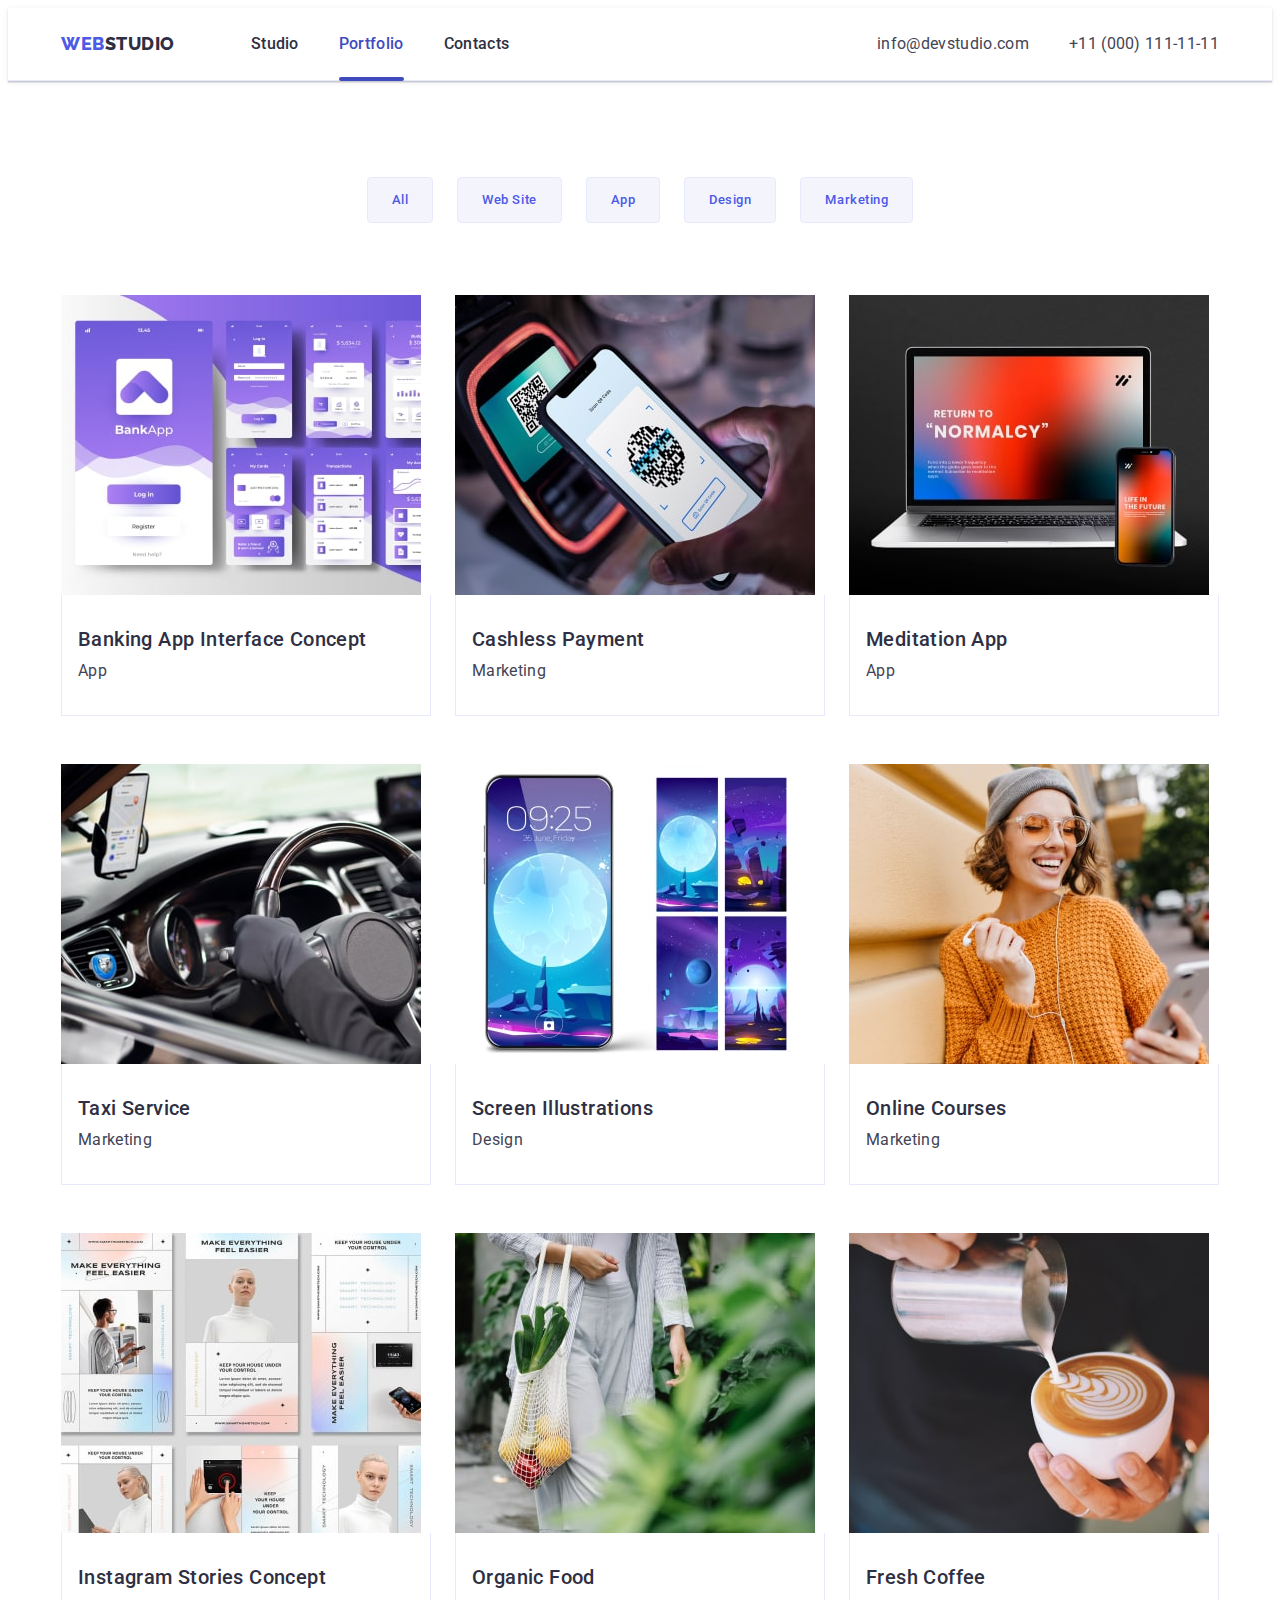
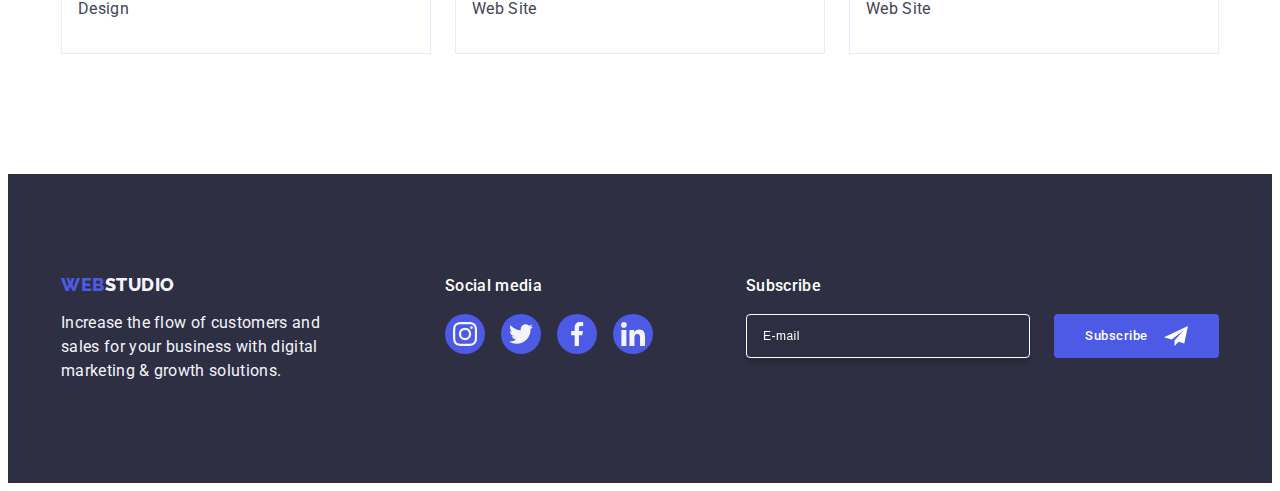
==== portfolio.html @ 066e73be "hw 6" ====
<!DOCTYPE html>
<html lang="en">
  <head>
    <meta charset="UTF-8" />
    <meta name="viewport" content="width=device-width, initial-scale=1.0" />
    <title>Portfolio</title>
    <link
      rel="stylesheet"
      href="https://cdnjs.cloudflare.com/ajax/libs/modern-normalize/2.0.0/modern-normalize.min.css"
      integrity="sha512-4xo8blKMVCiXpTaLzQSLSw3KFOVPWhm/TRtuPVc4WG6kUgjH6J03IBuG7JZPkcWMxJ5huwaBpOpnwYElP/m6wg=="
      crossorigin="anonymous"
      referrerpolicy="no-referrer"
    />
    <link rel="preconnect" href="https://fonts.googleapis.com" />
    <link rel="preconnect" href="https://fonts.gstatic.com" crossorigin />
    <link
      href="https://fonts.googleapis.com/css2?family=Raleway:wght@800&family=Roboto:wght@400;500;700&display=swap"
      rel="stylesheet"
    />
    <link rel="stylesheet" href="./css/styles.css" />
    <link rel="stylesheet" href="./css/media.css" />
  </head>
  <body>
    <header class="header">
      <div class="container header-container">
        <nav class="header-navigation">
          <a class="header-logo link" href="./index.html"
            >Web<span class="span-logo">Studio</span></a
          >
          <ul class="header-list list">
            <li class="header-item">
              <a class="header-link link" href="./index.html">Studio</a>
            </li>
            <li class="header-item">
              <a class="header-link link current" href="./portfolio.html"
                >Portfolio</a
              >
            </li>
            <li class="header-item">
              <a class="header-link link" href="">Contacts</a>
            </li>
          </ul>
        </nav>
        <address class="header-address">
          <ul class="header-address-list list">
            <li class="header-address-item">
              <a
                class="header-address-link link"
                href="mailto:info@devstudio.com"
                >info@devstudio.com</a
              >
            </li>
            <li class="header-address-item">
              <a class="header-address-link link" href="tel:+110001111111"
                >+11 (000) 111-11-11</a
              >
            </li>
          </ul>
        </address>
      </div>
    </header>
    <main>
      <section class="potfolio">
        <div class="container">
          <h1 class="portfolio-title visually-hidden">Portfolio</h1>
          <ul class="potfolio-list list">
            <li class="potfolio-item">
              <button class="portfolio-btn" type="button">All</button>
            </li>
            <li class="potfolio-item">
              <button class="portfolio-btn" type="button">Web Site</button>
            </li>
            <li class="potfolio-item">
              <button class="portfolio-btn" type="button">App</button>
            </li>
            <li class="potfolio-item">
              <button class="portfolio-btn" type="button">Design</button>
            </li>
            <li class="potfolio-item">
              <button class="portfolio-btn" type="button">Marketing</button>
            </li>
          </ul>
          <ul class="works-list list">
            <li class="works-item">
              <a class="works-link link" href="#"
                ><div class="works-img-container">
                  <img
                    class="works-img"
                    src="./images/banking.jpg"
                    alt="banking app"
                    width="360"
                    height="300"
                  />
                  <p class="works-cover-text">
                    14 Stylish and User-Friendly App Design Concepts · Task
                    Manager App · Calorie Tracker App · Exotic Fruit Ecommerce
                    App · Cloud Storage App
                  </p>
                </div>
                <div class="works-item-container">
                  <h2 class="works-title">Banking App Interface Concept</h2>
                  <p class="works-text">App</p>
                </div>
              </a>
            </li>
            <li class="works-item">
              <a class="works-link link" href="#"
                ><div class="works-img-container">
                  <img
                    class="works-img"
                    src="./images/cashless.jpg"
                    alt="cashless payment"
                    width="360"
                    height="300"
                  />
                  <p class="works-cover-text">
                    14 Stylish and User-Friendly App Design Concepts · Task
                    Manager App · Calorie Tracker App · Exotic Fruit Ecommerce
                    App · Cloud Storage App
                  </p>
                </div>
                <div class="works-item-container">
                  <h2 class="works-title">Cashless Payment</h2>
                  <p class="works-text">Marketing</p>
                </div>
              </a>
            </li>
            <li class="works-item">
              <a class="works-link link" href="#"
                ><div class="works-img-container">
                  <img
                    class="works-img"
                    src="./images/meditation.jpg"
                    alt="meditation app"
                    width="360"
                    height="300"
                  />
                  <p class="works-cover-text">
                    14 Stylish and User-Friendly App Design Concepts · Task
                    Manager App · Calorie Tracker App · Exotic Fruit Ecommerce
                    App · Cloud Storage App
                  </p>
                </div>
                <div class="works-item-container">
                  <h2 class="works-title">Meditation App</h2>
                  <p class="works-text">App</p>
                </div>
              </a>
            </li>
            <li class="works-item">
              <a class="works-link link" href="#"
                ><div class="works-img-container">
                  <img
                    class="works-img"
                    src="./images/taxi.jpg"
                    alt="taxi service"
                    width="360"
                    height="300"
                  />
                  <p class="works-cover-text">
                    14 Stylish and User-Friendly App Design Concepts · Task
                    Manager App · Calorie Tracker App · Exotic Fruit Ecommerce
                    App · Cloud Storage App
                  </p>
                </div>
                <div class="works-item-container">
                  <h2 class="works-title">Taxi Service</h2>
                  <p class="works-text">Marketing</p>
                </div>
              </a>
            </li>
            <li class="works-item">
              <a class="works-link link" href="#"
                ><div class="works-img-container">
                  <img
                    class="works-img"
                    src="./images/screen.jpg"
                    alt="screen illustrations"
                    width="360"
                    height="300"
                  />
                  <p class="works-cover-text">
                    14 Stylish and User-Friendly App Design Concepts · Task
                    Manager App · Calorie Tracker App · Exotic Fruit Ecommerce
                    App · Cloud Storage App
                  </p>
                </div>
                <div class="works-item-container">
                  <h2 class="works-title">Screen Illustrations</h2>
                  <p class="works-text">Design</p>
                </div>
              </a>
            </li>
            <li class="works-item">
              <a class="works-link link" href="#"
                ><div class="works-img-container">
                  <img
                    class="works-img"
                    src="./images/courses.jpg"
                    alt="online courses"
                    width="360"
                    height="300"
                  />
                  <p class="works-cover-text">
                    14 Stylish and User-Friendly App Design Concepts · Task
                    Manager App · Calorie Tracker App · Exotic Fruit Ecommerce
                    App · Cloud Storage App
                  </p>
                </div>
                <div class="works-item-container">
                  <h2 class="works-title">Online Courses</h2>
                  <p class="works-text">Marketing</p>
                </div>
              </a>
            </li>
            <li class="works-item">
              <a class="works-link link" href="#"
                ><div class="works-img-container">
                  <img
                    class="works-img"
                    src="./images/stories.jpg"
                    alt="instagram stories"
                    width="360"
                    height="300"
                  />
                  <p class="works-cover-text">
                    14 Stylish and User-Friendly App Design Concepts · Task
                    Manager App · Calorie Tracker App · Exotic Fruit Ecommerce
                    App · Cloud Storage App
                  </p>
                </div>
                <div class="works-item-container">
                  <h2 class="works-title">Instagram Stories Concept</h2>
                  <p class="works-text">Design</p>
                </div>
              </a>
            </li>
            <li class="works-item">
              <a class="works-link link" href="#"
                ><div class="works-img-container">
                  <img
                    class="works-img"
                    src="./images/food.jpg"
                    alt="organic food"
                    width="360"
                    height="300"
                  />
                  <p class="works-cover-text">
                    14 Stylish and User-Friendly App Design Concepts · Task
                    Manager App · Calorie Tracker App · Exotic Fruit Ecommerce
                    App · Cloud Storage App
                  </p>
                </div>
                <div class="works-item-container">
                  <h2 class="works-title">Organic Food</h2>
                  <p class="works-text">Web Site</p>
                </div>
              </a>
            </li>
            <li class="works-item">
              <a class="works-link link" href="#"
                ><div class="works-img-container">
                  <img
                    class="works-img"
                    src="./images/coffee.jpg"
                    alt="fresh coffee"
                    width="360"
                    height="300"
                  />
                  <p class="works-cover-text">
                    14 Stylish and User-Friendly App Design Concepts · Task
                    Manager App · Calorie Tracker App · Exotic Fruit Ecommerce
                    App · Cloud Storage App
                  </p>
                </div>
                <div class="works-item-container">
                  <h2 class="works-title">Fresh Coffee</h2>
                  <p class="works-text">Web Site</p>
                </div>
              </a>
            </li>
          </ul>
        </div>
      </section>
    </main>
    <footer class="footer">
      <div class="container footer-container">
        <div class="footer-logo-container">
          <a class="footer-logo link" href="./index.html"
            >Web<span class="footer-span-logo">Studio</span></a
          >
          <p class="footer-text">
            Increase the flow of customers and sales for your business with
            digital marketing & growth solutions.
          </p>
        </div>
        <div class="footer-socials">
          <p class="footer-socials-title">Social media</p>
          <ul class="footer-socials-list list">
            <li class="footer-socials-item">
              <a href="" class="footer-socials-link">
                <svg class="footer-socials-icon" width="24" height="24">
                  <use href="./images/icons.svg#icon-instagram"></use>
                </svg>
              </a>
            </li>
            <li class="footer-socials-item">
              <a href="" class="footer-socials-link">
                <svg class="footer-socials-icon" width="24" height="24">
                  <use href="./images/icons.svg#icon-twitter"></use>
                </svg>
              </a>
            </li>
            <li class="footer-socials-item">
              <a href="" class="footer-socials-link">
                <svg class="footer-socials-icon" width="24" height="24">
                  <use href="./images/icons.svg#icon-facebook"></use>
                </svg>
              </a>
            </li>
            <li class="footer-socials-item">
              <a href="" class="footer-socials-link">
                <svg class="footer-socials-icon" width="24" height="24">
                  <use href="./images/icons.svg#icon-linkedin"></use>
                </svg>
              </a>
            </li>
          </ul>
        </div>
        <div class="footer-form-container">
          <p class="footer-form-text">Subscribe</p>
          <form class="footer-form">
            <label class="footer-label">
            <input
              type="email"
              name="footer-subscribe"
              class="footer-input"
              id="footer-subscribe"
              placeholder="E-mail"
              required
            />
            </label>
            <button type="submit" class="footer-form-btn">
              Subscribe
              <svg class="footer-form-icon" width="24" height="24">
                <use href="./images/icons.svg#icon-telegram"></use>
              </svg>
            </button>
          </form>
        </div>
      </div>
    </footer>
  </body>
</html>
---- css/styles.css ----
:root {
  --basic-color: #2e2f42;
  --secondary-color: #f4f4fd;
  --text-color: #434455;
  --btn-color: #4d5ae5;
  --hover-color: #404bbf;
  --border-color: #e7e9fc;
  --white-color: #fff;
}

body {
  font-family: Roboto, sans-serif;
  color: var(--text-color);
  background: var(--white-color);
}

.visually-hidden {
  position: absolute;
  width: 1px;
  height: 1px;
  margin: -1px;
  border: 0;
  padding: 0;
  white-space: nowrap;
  clip-path: inset(100%);
  clip: rect(0 0 0 0);
  overflow: hidden;
}

p,
h1,
h2,
h3,
h4,
h5,
h6 {
  margin-top: 0;
  margin-bottom: 0;
}

ul,
ol {
  margin-top: 0;
  margin-bottom: 0;
  padding-left: 0;
}

img {
  display: block;
  max-width: 100%;
  height: auto;
}

.link {
  text-decoration: none;
}

.list {
  list-style-type: none;
}

.container {
  width: 100%;
  max-width: 1158px;
  padding-left: 15px;
  padding-right: 15px;
  margin: 0 auto;
}

/* Header */

.header {
  border-bottom: 1px solid var(--border-color);
  box-shadow: 0px 1px 6px 0px rgba(46, 47, 66, 0.08),
    0px 1px 1px 0px rgba(46, 47, 66, 0.16),
    0px 2px 1px 0px rgba(46, 47, 66, 0.08);
}

.header-container {
  display: flex;
}

.header-navigation {
  display: flex;
  align-items: center;
}

.header-logo {
  color: var(--btn-color);
  font-size: 18px;
  font-family: Raleway, sans-serif;
  font-weight: 800;
  line-height: 1.17;
  letter-spacing: 0.03em;
  text-transform: uppercase;
  margin-right: 76px;
  padding-top: 24px;
  padding-bottom: 24px;
}

.span-logo {
  color: var(--basic-color);
}

.header-list {
  display: flex;
  gap: 40px;
}

.header-link {
  color: var(--basic-color);
  font-weight: 500;
  line-height: 1.5;
  letter-spacing: 0.02em;
  display: inline-block;
  padding-top: 24px;
  padding-bottom: 24px;
  transition: color 250ms cubic-bezier(0.4, 0, 0.2, 1);
}

.header-link:hover,
.header-link:focus {
  color: var(--hover-color);
}

.current {
  position: relative;
  color: var(--hover-color);
}

.current::after {
  content: "";
  position: absolute;
  bottom: 0;
  left: 0;
  width: 100%;
  height: 4px;
  background-color: var(--hover-color);
  border-radius: 2px;
  bottom: -1px;
}

.header-address {
  font-style: normal;
  margin-left: auto;
  display: flex;
  align-items: center;
}

.header-address-list {
  display: flex;
  gap: 40px;
}

.header-address-link {
  color: var(--text-color);
  line-height: 1.5;
  letter-spacing: 0.02em;
  display: inline-block;
  padding-top: 24px;
  padding-bottom: 24px;
  transition: color 250ms cubic-bezier(0.4, 0, 0.2, 1);
}

.header-address-link:hover,
.header-address-link:focus {
  color: var(--hover-color);
}

/* Main page  */

.content {
  padding-top: 188px;
  padding-bottom: 188px;
  max-width: 1440px;
  margin: 0 auto;
  background-color: var(--basic-color);
  background-image: linear-gradient(
      rgba(46, 47, 66, 0.7),
      rgba(46, 47, 66, 0.7)
    ),
    url(../images/people-office.jpg);
  background-size: cover, cover;
  background-position: center, center;
  background-repeat: no-repeat, no-repeat;
}

.content-title {
  color: var(--white-color);
  text-align: center;
  font-size: 56px;
  line-height: 1.07;
  letter-spacing: 0.02em;
  margin: 0 auto 48px;
  max-width: 496px;
}

.content-btn {
  color: var(--white-color);
  background-color: var(--btn-color);
  font-weight: 500;
  line-height: 1.5;
  letter-spacing: 0.04em;
  cursor: pointer;
  font-family: inherit;
  padding: 16px 32px;
  border-radius: 4px;
  border: none;
  display: block;
  margin: 0 auto;
  min-width: 169px;
  transition: background-color 250ms cubic-bezier(0.4, 0, 0.2, 1);
}

.content-btn:hover,
.content-btn:focus {
  background-color: var(--hover-color);
}

/* About */

.about {
  padding-top: 120px;
  padding-bottom: 120px;
}

.about-list {
  display: flex;
  gap: 24px;
}

.about-item {
  width: calc((100% - 24px * 3) / 4);
}

.about-icon-container {
  background-color: var(--secondary-color);
  height: 112px;
  margin-bottom: 8px;
  border-radius: 4px;
  display: flex;
  align-items: center;
  justify-content: center;
}

.about-item-title {
  color: var(--basic-color);
  font-size: 20px;
  font-weight: 500;
  line-height: 1.2;
  letter-spacing: 0.02em;
  margin-bottom: 8px;
}

.about-text {
  line-height: 1.5;
  letter-spacing: 0.02em;
}

/* Directions */

.directions {
  padding-bottom: 120px;
}

.directions-title {
  color: var(--basic-color);
  font-size: 36px;
  line-height: 1.11;
  letter-spacing: 0.02em;
  text-transform: capitalize;
  text-align: center;
  margin-bottom: 72px;
}

.directions-list {
  display: flex;
  gap: 24px;
}

.directions-item {
  width: calc(100% - 24px * 2) / 3;
}

/* Team */
.team {
  background-color: var(--secondary-color);
  padding-top: 120px;
  padding-bottom: 120px;
}

.team-title {
  color: var(--basic-color);
  font-size: 36px;
  line-height: 1.11;
  letter-spacing: 0.02em;
  text-transform: capitalize;
  text-align: center;
  margin-bottom: 72px;
}

.team-list {
  display: flex;
  gap: 24px;
}

.team-item {
  background-color: var(--white-color);
  border-radius: 0px 0px 4px 4px;
  width: calc(100% - 24px * 3) / 4;
  box-shadow: 0px 2px 1px 0px rgba(46, 47, 66, 0.08),
    0px 1px 1px 0px rgba(46, 47, 66, 0.16),
    0px 1px 6px 0px rgba(46, 47, 66, 0.08);
}

.team-item-container {
  padding: 32px 0px;
}

.team-item-title {
  color: var(--basic-color);
  font-size: 20px;
  font-weight: 500;
  line-height: 1.2;
  letter-spacing: 0.02em;
  text-align: center;
  margin-bottom: 8px;
}

.team-text {
  line-height: 1.5;
  letter-spacing: 0.02em;
  text-align: center;
  margin-bottom: 8px;
}

.team-socials-list {
  display: flex;
  gap: 24px;
  justify-content: center;
  align-items: center;
}

.team-socials-container {
  width: 40px;
  height: 40px;
  background-color: var(--btn-color);
  border-radius: 50%;
  display: flex;
  align-items: center;
  justify-content: center;
}

.team-socials-item {
  width: 40px;
  height: 40px;
}

.team-socials-link {
  width: 100%;
  height: 100%;
  background-color: var(--btn-color);
  border-radius: 50%;
  display: flex;
  align-items: center;
  justify-content: center;
  transition: background-color 250ms cubic-bezier(0.4, 0, 0.2, 1);
}

.team-socials-link:hover,
.team-socials-link:focus {
  background-color: var(--hover-color);
}

.team-socials-icon {
  fill: var(--secondary-color);
}

/* Customers */
.customers {
  padding-top: 120px;
  padding-bottom: 120px;
}
.customers-title {
  color: var(--basic-color);
  font-size: 36px;
  line-height: 1.11;
  letter-spacing: 0.02em;
  text-transform: capitalize;
  text-align: center;
  margin-bottom: 72px;
}

.customers-list {
  display: flex;
  gap: 24px;
}
.customers-item {
  width: 168px;
  height: 88px;
}

.customers-link {
  width: 100%;
  height: 100%;
  color: #8e8f99;
  border-radius: 4px;
  border: 1px solid #8e8f99;
  display: flex;
  align-items: center;
  justify-content: center;
  transition: border-color 250ms cubic-bezier(0.4, 0, 0.2, 1),
    color 250ms cubic-bezier(0.4, 0, 0.2, 1);
}

.customers-link:hover,
.customers-link:focus {
  border: 1px solid var(--hover-color);
  color: var(--hover-color);
}

.customers-icon {
  fill: currentColor;
}

/* Footer */

.footer {
  background-color: var(--basic-color);
  padding-top: 100px;
  padding-bottom: 100px;
}

.footer-container {
  display: flex;
  align-items: baseline;
}

.footer-logo-container {
  margin-right: 120px;
}

.footer-logo {
  color: var(--btn-color);
  font-size: 18px;
  font-family: Raleway, sans-serif;
  font-weight: 800;
  line-height: 1.17;
  letter-spacing: 0.03em;
  text-transform: uppercase;
  display: inline-block;
  margin-bottom: 16px;
}

.footer-span-logo {
  color: var(--secondary-color);
}

.footer-text {
  color: var(--secondary-color);
  line-height: 1.5;
  letter-spacing: 0.02em;
  max-width: 264px;
}

.footer-socials-title {
  color: var(--white-color);
  font-weight: 500;
  line-height: 1.5;
  letter-spacing: 0.02em;
  margin-bottom: 16px;
}

.footer-socials-list {
  display: flex;
  gap: 16px;
}

.footer-socials-item {
  width: 40px;
  height: 40px;
}

.footer-socials-link {
  width: 100%;
  height: 100%;
  background-color: var(--btn-color);
  border-radius: 50%;
  display: flex;
  align-items: center;
  justify-content: center;
  transition: background-color 250ms cubic-bezier(0.4, 0, 0.2, 1);
}

.footer-socials-link:hover,
.footer-socials-link:focus {
  background-color: #31d0aa;
}

.footer-socials-icon {
  fill: var(--secondary-color);
}

.footer-form-container {
  margin-left: auto;
}

.footer-form {
  display: flex;
  gap: 24px;
}

.footer-form-text {
  color: var(--white-color);
  font-weight: 500;
  line-height: 1.5;
  letter-spacing: 0.02em;
  margin-bottom: 16px;
}

.footer-input {
  width: 264px;
  height: 40px;
  font-size: 12px;
  line-height: 1.5;
  letter-spacing: 0.04em;
  padding-left: 16px;
  filter: drop-shadow(0px 4px 4px rgba(0, 0, 0, 0.15));
  border-radius: 4px;
  border: 1px solid var(--white-color);
  box-shadow: 0px 4px 4px 0px rgba(0, 0, 0, 0.15);
  background-color: transparent;
  color: var(--white-color);
  outline: transparent;
}

.footer-input::placeholder {
color: var(--white-color);
font-size: 12px;
line-height: 2;
letter-spacing: 0.04em;
}

.footer-form-btn {
min-width: 165px;
font-family: inherit;
font-weight: 500;
line-height: 1.5;
letter-spacing: 0.04em;
border-radius: 4px;
background: var(--btn-color);
display: flex;
align-items: center;
justify-content: center;
border: none;
color: var(--white-color);
cursor: pointer;
padding: 8px 24px;
transition: background-color 250ms cubic-bezier(0.4, 0, 0.2, 1);
}

.footer-form-btn:hover,
.footer-form-btn:focus {
  background-color: var(--hover-color);
}

.footer-form-icon {
  margin-left: 16px;
  fill: var(--white-color);
}

/* Portfolio */

.potfolio {
  padding-top: 96px;
  padding-bottom: 120px;
}

.potfolio-list {
  display: flex;
  justify-content: center;
  gap: 24px;
  margin-bottom: 72px;
}

.portfolio-btn {
  color: var(--btn-color);
  background-color: var(--secondary-color);
  text-align: center;
  font-weight: 500;
  line-height: 1.5;
  letter-spacing: 0.04em;
  cursor: pointer;
  font-family: inherit;
  border: 1px solid var(--border-color);
  border-radius: 4px;
  padding: 12px 24px;
  transition: color 250ms cubic-bezier(0.4, 0, 0.2, 1),
    background-color 250ms cubic-bezier(0.4, 0, 0.2, 1),
    border-color 250ms cubic-bezier(0.4, 0, 0.2, 1),
    box-shadow 250ms cubic-bezier(0.4, 0, 0.2, 1);
}

.portfolio-btn:hover,
.portfolio-btn:focus {
  background-color: var(--hover-color);
  color: var(--white-color);
  border: 1px solid transparent;
  box-shadow: 0px 3px 1px rgba(0, 0, 0, 0.1), 0px 2px 1px rgba(0, 0, 0, 0.08),
    0px 2px 2px rgba(0, 0, 0, 0.12);
}

.works-list {
  display: flex;
  flex-wrap: wrap;
  gap: 48px 24px;
}

.works-item {
  width: calc((100% - 24px * 2) / 3);
  background-color: var(--white-color);
}

.works-link {
  display: block;
  transition: box-shadow 250ms cubic-bezier(0.4, 0, 0.2, 1);
}

.works-link:hover,
.works-link:focus {
  box-shadow: 0px 1px 6px rgba(46, 47, 66, 0.08),
    0px 1px 1px rgba(46, 47, 66, 0.16), 0px 2px 1px rgba(46, 47, 66, 0.08);
}

.works-img-container {
  position: relative;
  overflow: hidden;
}

.works-item:hover .works-cover-text {
  transform: translateY(0%);
}

.works-link:focus .works-cover-text {
  transform: translateY(0%);
}

.works-cover-text {
  position: absolute;
  top: 0;
  left: 0;
  line-height: 1.5;
  letter-spacing: 0.02em;
  color: var(--secondary-color);
  background-color: var(--btn-color);
  height: 100%;
  padding: 40px 32px;
  transform: translateY(100%);
  transition: transform 250ms cubic-bezier(0.4, 0, 0.2, 1);
}

.works-item-container {
  padding: 32px 16px;
  border: 1px solid var(--border-color);
  border-top: none;
}

.works-title {
  color: var(--basic-color);
  font-size: 20px;
  font-weight: 500;
  line-height: 1.2;
  letter-spacing: 0.02em;
  margin-bottom: 8px;
}

.works-text {
  color: var(--text-color);
  line-height: 1.5;
  letter-spacing: 0.02em;
}

/* Modal */

.backdrop {
  position: fixed;
  top: 0;
  width: 100%;
  height: 100%;
  background-color: rgba(46, 47, 66, 0.4);
  transition: opacity 250ms cubic-bezier(0.4, 0, 0.2, 1),
    visibility 250ms cubic-bezier(0.4, 0, 0.2, 1);
}

.backdrop.is-hidden .modal-container {
  transform: translate(-50%, -50%) scaleX(2);
}

.modal-container {
  width: 408px;
  min-height: 584px;
  background-color: #fcfcfc;
  border-radius: 4px;
  box-shadow: 0px 2px 1px 0px rgba(0, 0, 0, 0.2),
    0px 1px 3px 0px rgba(0, 0, 0, 0.12), 0px 1px 1px 0px rgba(0, 0, 0, 0.14);
  position: absolute;
  left: 50%;
  top: 50%;
  transform: translate(-50%, -50%);
  transition: transform 250ms cubic-bezier(0.4, 0, 0.2, 1);
  padding: 72px 24px 24px 24px;
}

.modal-close-btn {
  border: 1px solid rgba(0, 0, 0, 0.1);
  border-radius: 50%;
  background-color: var(--border-color);
  padding: 0;
  width: 24px;
  height: 24px;
  position: absolute;
  top: 24px;
  right: 24px;
  cursor: pointer;
  display: flex;
  align-items: center;
  justify-content: center;
  transition: background-color 250ms cubic-bezier(0.4, 0, 0.2, 1),
    border 250ms cubic-bezier(0.4, 0, 0.2, 1);
}

.modal-close-btn:hover,
.modal-close-btn:focus {
  background-color: var(--hover-color);
  border: none;
}

.modal-close-btn:hover .modal-icon,
.modal-close-btn:focus .modal-icon {
  fill: var(--white-color);
}

.modal-icon {
  fill: var(--basic-color);
  transition: fill 250ms cubic-bezier(0.4, 0, 0.2, 1);
}

.is-hidden {
  opacity: 0;
  visibility: hidden;
  pointer-events: none;
}

.modal-title {
color: var(--basic-color);
font-weight: 500;
line-height: 1.5;
letter-spacing: 0.02em;
text-align: center;
margin-bottom: 16px;
}

.modal-form {
  display: flex;
  flex-direction: column;
}

.modal-field {
  margin-bottom: 8px;
}

.input-wrap {
  position: relative;
}

.modal-label {
display: block;
color: #8E8F99;
font-size: 12px;
line-height: 1.17;
letter-spacing: 0.04em;
margin-bottom: 4px;
}

.modal-input {
width: 100%;
height: 40px;
border-radius: 4px;
border: 1px solid rgba(46, 47, 66, 0.40);
padding: 0 16px 0 38px;
background-color: transparent;
outline: transparent;
transition: border-color 250ms cubic-bezier(0.4, 0, 0.2, 1);
}

.modal-input:focus {
border-color: var(--btn-color);
}

.modal-input:focus + .modal-input-icon {
fill: var(--btn-color);
}

.modal-input-icon{
  fill: var(--basic-color);
  transition: fill 250ms cubic-bezier(0.4, 0, 0.2, 1);
  position: absolute;
  left: 16px;
  top: 50%;
  transform: translateY(-50%);
}

.modal-textarea {
width: 100%;
height: 120px;
color: rgba(46, 47, 66, 0.40);
font-size: 12px;
line-height: 1.17;
letter-spacing: 0.04em;
border-radius: 4px;
border: 1px solid  rgba(46, 47, 66, 0.40);
padding: 8px 16px;
background-color: transparent;
outline: transparent;
resize: none;
transition: border-color 250ms cubic-bezier(0.4, 0, 0.2, 1);
}

.modal-textarea::placeholder {
color: rgba(46, 47, 66, 0.40);
font-size: 12px;
line-height: 1.17;
letter-spacing: 0.04em;
}

.modal-textarea:focus {
border-color: var(--btn-color);
}

.modal-field-textarea {
  margin-bottom: 16px;
}

.modal-field-checkbox {
  margin-bottom: 24px;
}

.modal-label-checkbox {
color: #8E8F99;
font-size: 12px;
line-height: 1.17;
letter-spacing: 0.04em;
}

.modal-checkbox-link {
  color: var(--btn-color);
  line-height: 1.33;
}

.user-privacy-span{
display: inline-flex;
align-items: center;
justify-content: center;
width: 16px;
height: 16px;
border-radius: 2px;
border: 1px solid rgba(46, 47, 66, 0.40);
margin-right: 8px;
fill: transparent;
transition: background-color 250ms cubic-bezier(0.4, 0, 0.2, 1), border 250ms cubic-bezier(0.4, 0, 0.2, 1), fill 250ms cubic-bezier(0.4, 0, 0.2, 1);
}

.modal-checkbox:checked + .modal-label-checkbox .user-privacy-span {
  background-color: var(--hover-color);
  fill: var(--secondary-color);
  border: none;
}

.modal-checkbox:focus + .modal-label-checkbox .user-privacy-span {
border-color: var(--btn-color);
}

.modal-form-btn {
margin: 0 auto;
min-width: 169px;
border: none;
border-radius: 4px;
background-color: var(--btn-color);
box-shadow: 0px 4px 4px 0px rgba(0, 0, 0, 0.15);
padding: 16px 32px;
cursor: pointer;
font-family: inherit;
text-align: center;
font-size: 16px;
font-weight: 500;
line-height: 1.5;
letter-spacing: 0.04em;
color: var(--white-color);
transition: background-color 250ms cubic-bezier(0.4, 0, 0.2, 1);
}

.modal-form-btn:hover,
.modal-form-btn:focus { 
background-color: var(--hover-color);
}
---- css/media.css ----
/* Mobile */
@media screen and (min-width: 428px) {
  
}

/* Tablet */
@media screen and (min-width: 768px) {
  
}

/* Desktop */
@media screen and (min-width: 1158px) {
  
}
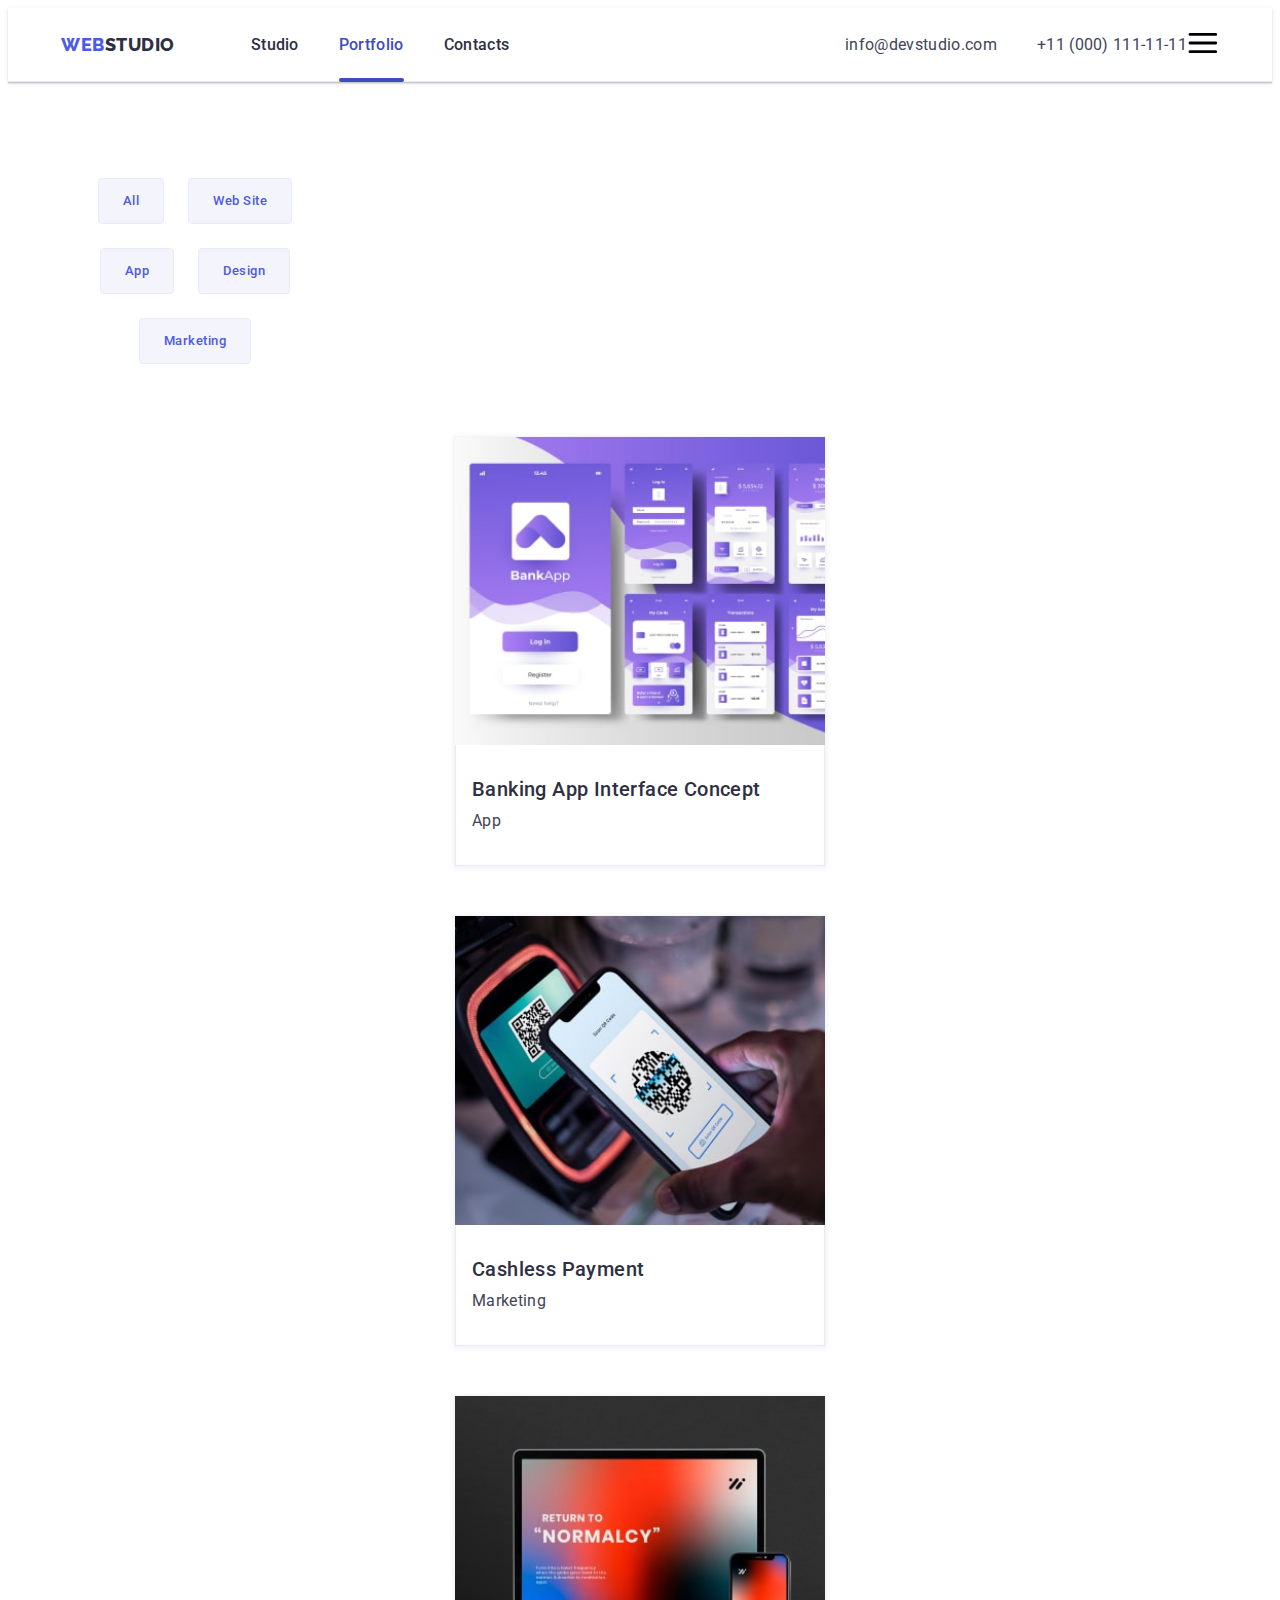
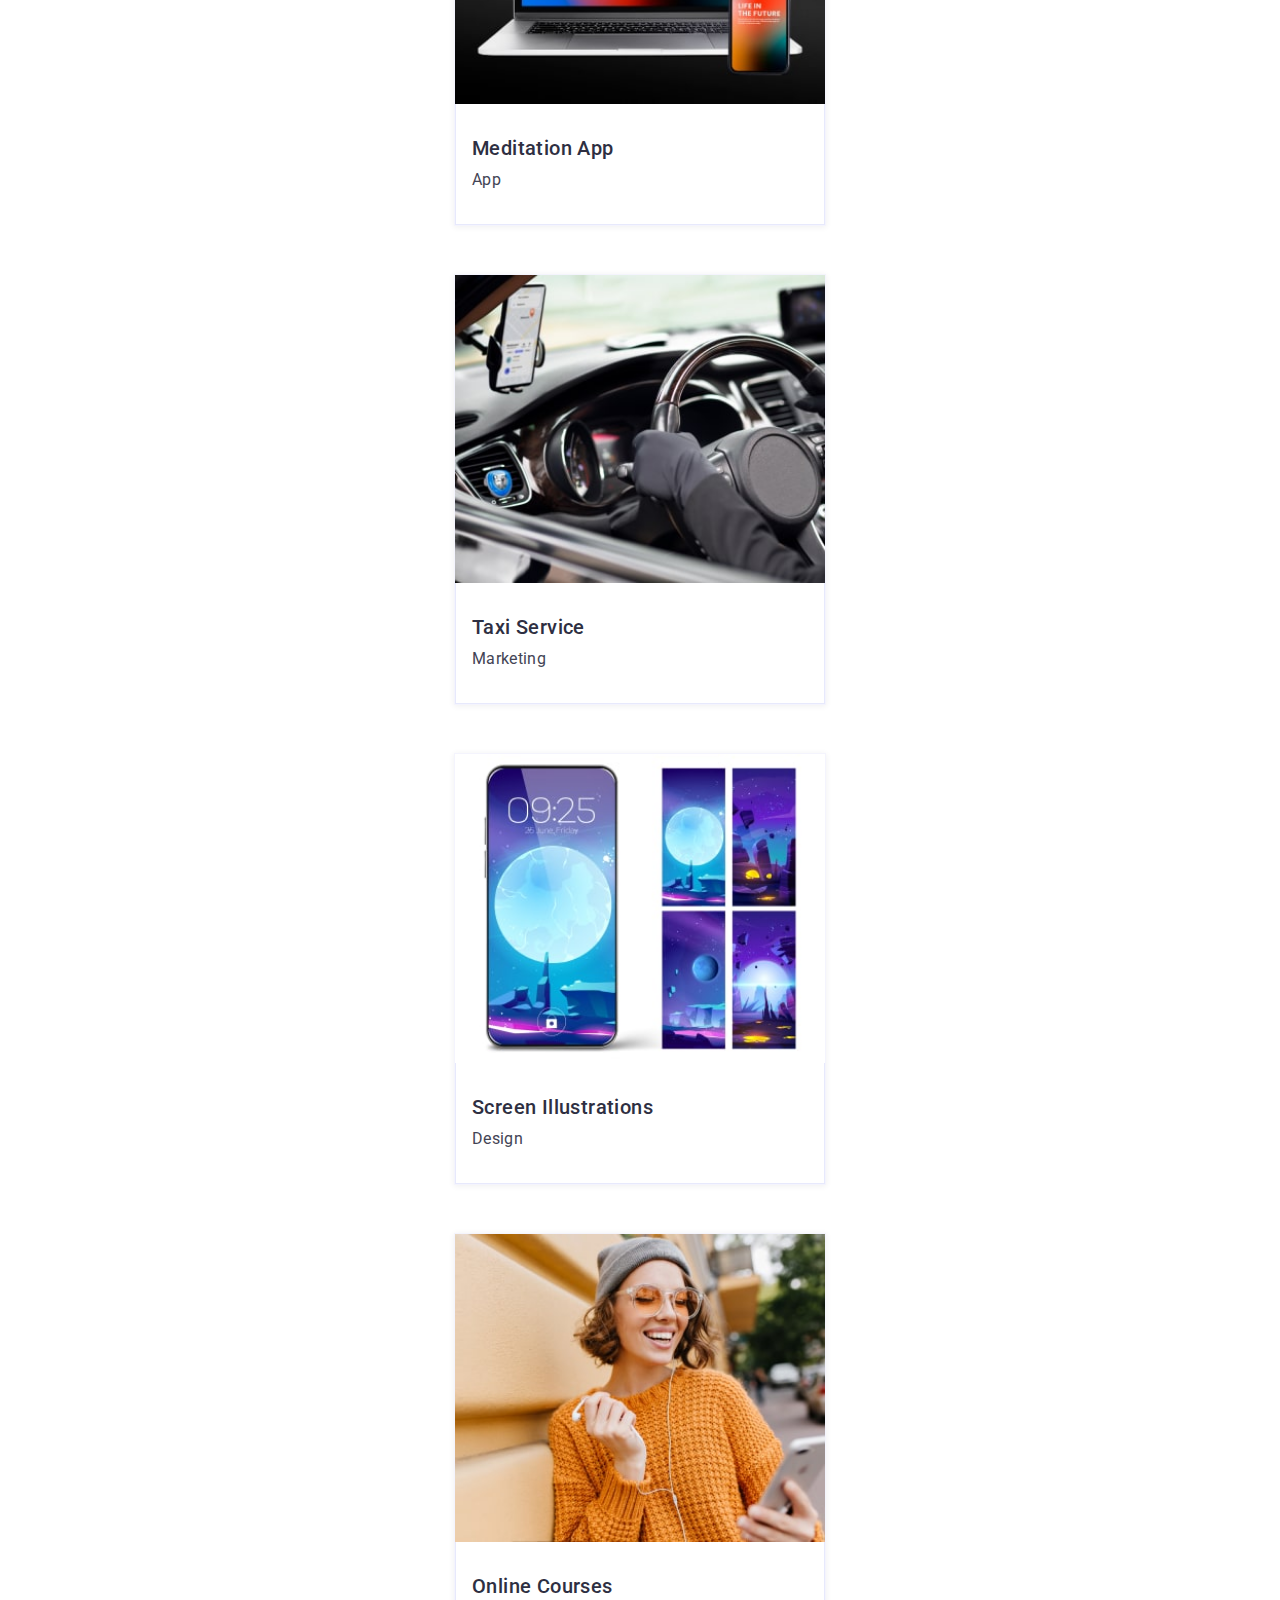
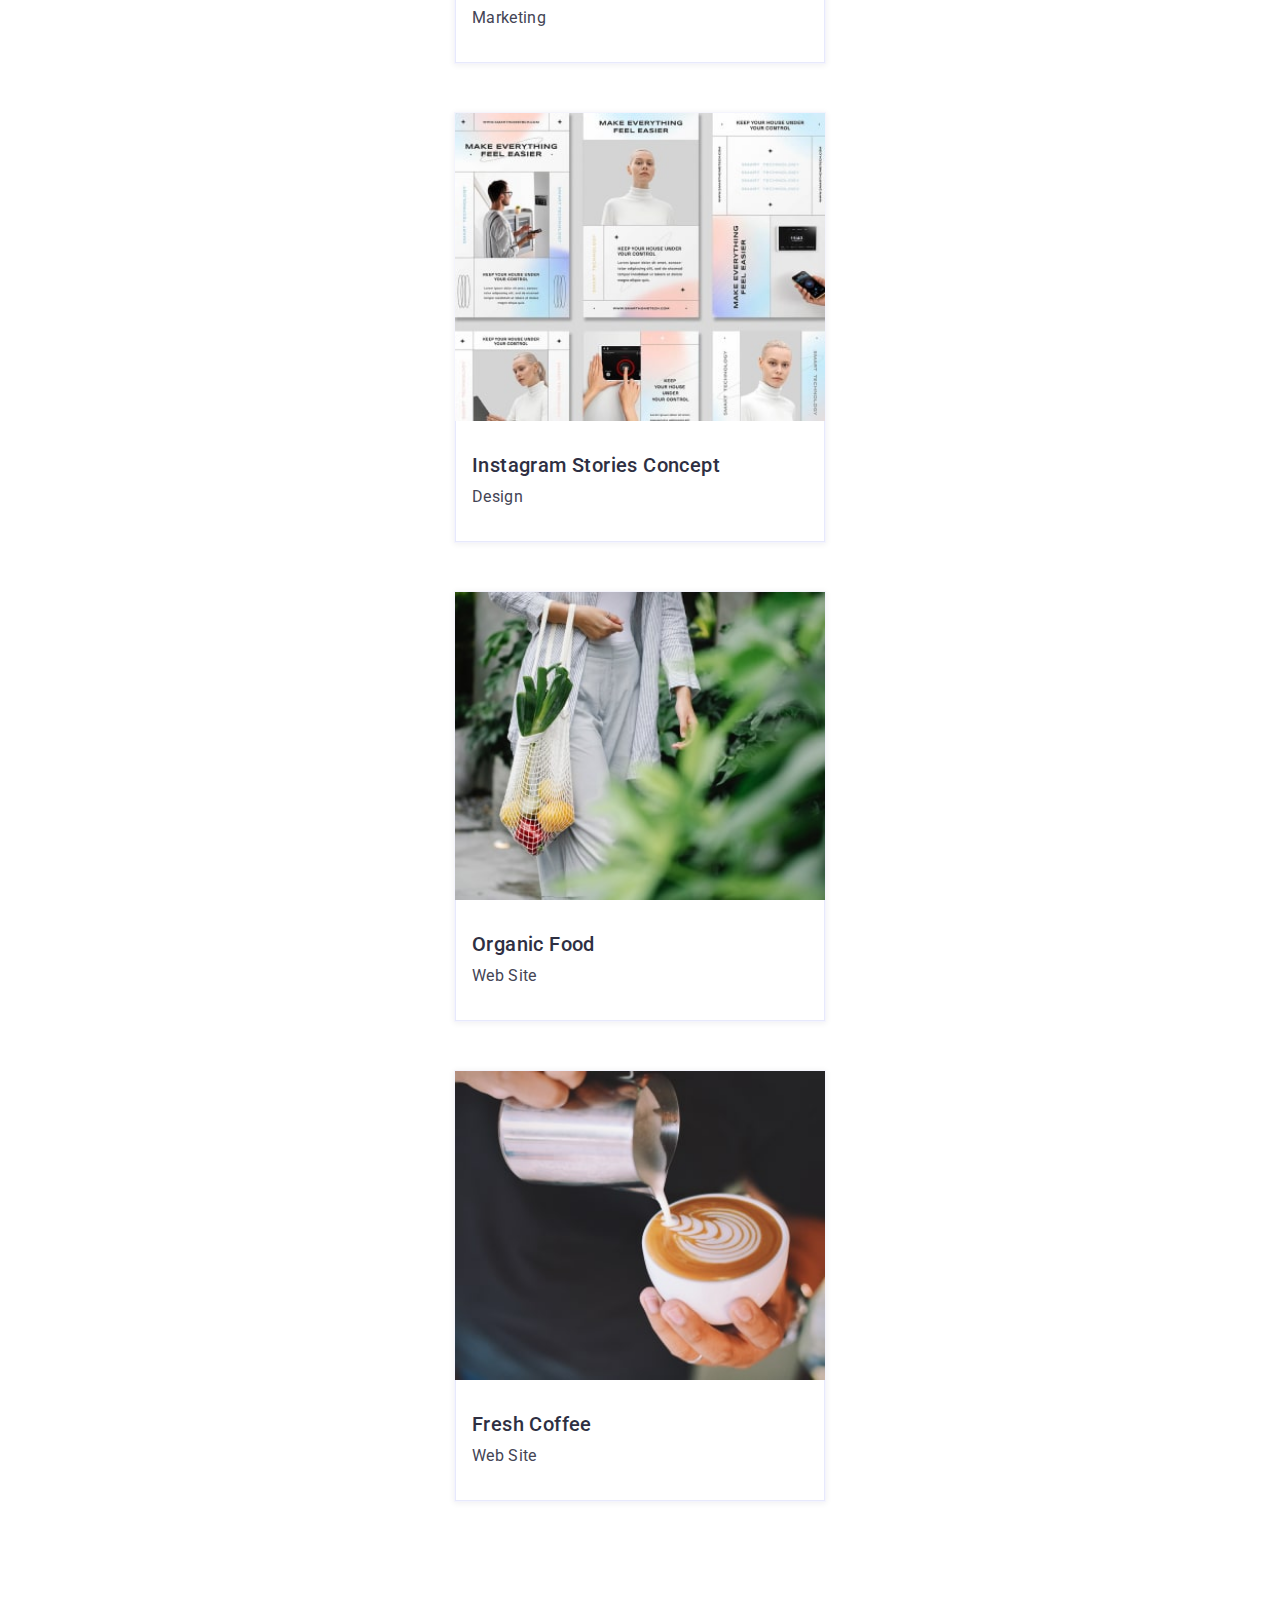
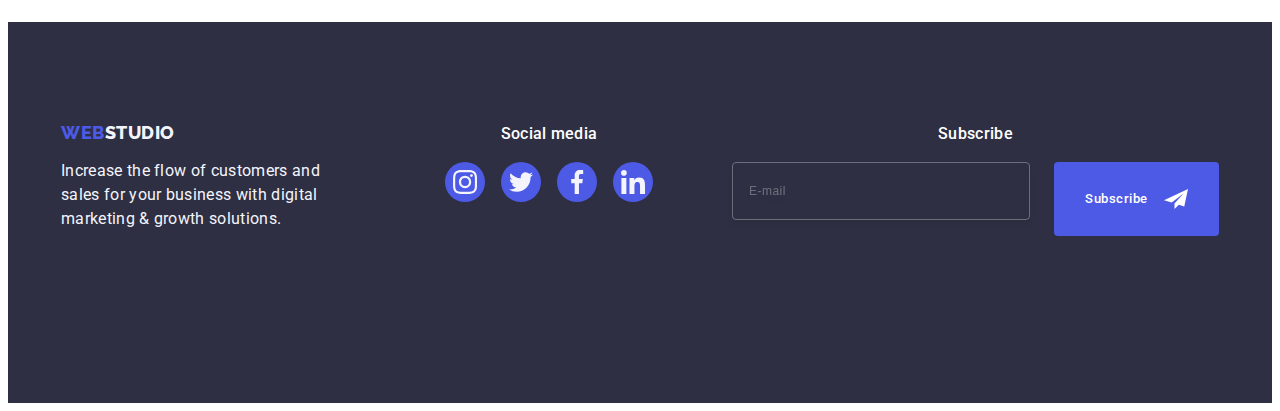
==== commit 85d8e13c: "mobile" ====
--- a/portfolio.html
+++ b/portfolio.html
@@ -24,46 +24,115 @@
     <header class="header">
       <div class="container header-container">
         <nav class="header-navigation">
-          <a class="header-logo link" href="./index.html"
+          <a class="header-logo" href="./index.html"
             >Web<span class="span-logo">Studio</span></a
           >
-          <ul class="header-list list">
+          <ul class="header-list">
             <li class="header-item">
-              <a class="header-link link" href="./index.html">Studio</a>
+              <a class="header-link" href="./index.html">Studio</a>
             </li>
             <li class="header-item">
-              <a class="header-link link current" href="./portfolio.html"
+              <a class="header-link current" href="./portfolio.html"
                 >Portfolio</a
               >
             </li>
             <li class="header-item">
-              <a class="header-link link" href="">Contacts</a>
+              <a class="header-link" href="#">Contacts</a>
             </li>
           </ul>
         </nav>
         <address class="header-address">
-          <ul class="header-address-list list">
+          <ul class="header-address-list">
             <li class="header-address-item">
-              <a
-                class="header-address-link link"
-                href="mailto:info@devstudio.com"
+              <a class="header-address-link" href="mailto:info@devstudio.com"
                 >info@devstudio.com</a
               >
             </li>
             <li class="header-address-item">
-              <a class="header-address-link link" href="tel:+110001111111"
+              <a class="header-address-link" href="tel:+110001111111"
                 >+11 (000) 111-11-11</a
               >
             </li>
           </ul>
         </address>
+        <button class="burger-open-btn" type="button" data-burger-open>
+          <svg class="burger-icon" width="32" height="22">
+            <use href="./images/icons.svg#icon-burger"></use>
+          </svg>
+        </button>
+      </div>
+      <div class="burger-menu is-hidden" data-burger>
+        <div class="burger-navigation">
+          <button type="button" class="burger-close-btn" data-burger-close>
+            <svg class="burger-close-icon" width="8" height="8">
+              <use href="./images/icons.svg#icon-close"></use>
+            </svg>
+          </button>
+          <ul class="burger-nav-list">
+            <li class="burger-nav-item">
+              <a class="burger-nav-link" href="./index.html">Studio</a>
+            </li>
+            <li class="burger-nav-item">
+              <a class="burger-nav-link current" href="./portfolio.html"
+                >Portfolio</a
+              >
+            </li>
+            <li class="burger-nav-item">
+              <a class="burger-nav-link" href="#">Contacts</a>
+            </li>
+          </ul>
+        </div>
+        <div class="burger-address">
+          <ul class="burger-address-list">
+            <li class="burger-address-item">
+              <a class="burger-address-tel" href="tel:+110001111111"
+                >+11 (000) 111-11-11</a
+              >
+            </li>
+            <li class="burger-address-item">
+              <a class="burger-address-mail" href="mailto:info@devstudio.com"
+                >info@devstudio.com</a
+              >
+            </li>
+          </ul>
+          <ul class="burger-socials-list">
+            <li class="burger-socials-item">
+              <a href="#" class="burger-socials-link">
+                <svg class="burger-socials-icon" width="24" height="24">
+                  <use href="./images/icons.svg#icon-instagram"></use>
+                </svg>
+              </a>
+            </li>
+            <li class="burger-socials-item">
+              <a href="#" class="burger-socials-link">
+                <svg class="burger-socials-icon" width="24" height="24">
+                  <use href="./images/icons.svg#icon-twitter"></use>
+                </svg>
+              </a>
+            </li>
+            <li class="burger-socials-item">
+              <a href="#" class="burger-socials-link">
+                <svg class="burger-socials-icon" width="24" height="24">
+                  <use href="./images/icons.svg#icon-facebook"></use>
+                </svg>
+              </a>
+            </li>
+            <li class="burger-socials-item">
+              <a href="#" class="burger-socials-link">
+                <svg class="burger-socials-icon" width="24" height="24">
+                  <use href="./images/icons.svg#icon-linkedin"></use>
+                </svg>
+              </a>
+            </li>
+          </ul>
+        </div>
       </div>
     </header>
     <main>
       <section class="potfolio">
         <div class="container">
           <h1 class="portfolio-title visually-hidden">Portfolio</h1>
-          <ul class="potfolio-list list">
+          <ul class="potfolio-list">
             <li class="potfolio-item">
               <button class="portfolio-btn" type="button">All</button>
             </li>
@@ -80,17 +149,39 @@
               <button class="portfolio-btn" type="button">Marketing</button>
             </li>
           </ul>
-          <ul class="works-list list">
-            <li class="works-item">
-              <a class="works-link link" href="#"
-                ><div class="works-img-container">
-                  <img
-                    class="works-img"
-                    src="./images/banking.jpg"
-                    alt="banking app"
-                    width="360"
-                    height="300"
-                  />
+          <ul class="works-list">
+            <li class="works-item">
+              <a class="works-link" href="#"
+                ><div class="works-img-container">
+                  <picture>
+                    <source
+                      srcset="
+                        ./images/banking.jpg    1x,
+                        ./images/banking-2x.jpg 2x
+                      "
+                      media="(min-width: 1158px)"
+                    />
+                    <source
+                      srcset="
+                        ./images/banking-tab.jpg    1x,
+                        ./images/banking-tab-2x.jpg 2x
+                      "
+                      media="(min-width: 768px)"
+                    />
+                    <source
+                      srcset="
+                        ./images/banking-mob.jpg    1x,
+                        ./images/banking-mob-2x.jpg 2x
+                      "
+                      media="(max-width: 767px)"
+                    />
+                    <img
+                      class="works-img"
+                      src="./images/banking-mob.jpg"
+                      alt="banking app"
+                      width="396"
+                    />
+                  </picture>
                   <p class="works-cover-text">
                     14 Stylish and User-Friendly App Design Concepts · Task
                     Manager App · Calorie Tracker App · Exotic Fruit Ecommerce
@@ -104,15 +195,37 @@
               </a>
             </li>
             <li class="works-item">
-              <a class="works-link link" href="#"
-                ><div class="works-img-container">
-                  <img
-                    class="works-img"
-                    src="./images/cashless.jpg"
-                    alt="cashless payment"
-                    width="360"
-                    height="300"
-                  />
+              <a class="works-link" href="#"
+                ><div class="works-img-container">
+                  <picture>
+                    <source
+                      srcset="
+                        ./images/cashless.jpg    1x,
+                        ./images/cashless-2x.jpg 2x
+                      "
+                      media="(min-width: 1158px)"
+                    />
+                    <source
+                      srcset="
+                        ./images/cashless-tab.jpg    1x,
+                        ./images/cashless-tab-2x.jpg 2x
+                      "
+                      media="(min-width: 768px)"
+                    />
+                    <source
+                      srcset="
+                        ./images/cashless-mob.jpg    1x,
+                        ./images/cashless-mob-2x.jpg 2x
+                      "
+                      media="(max-width: 767px)"
+                    />
+                    <img
+                      class="works-img"
+                      src="./images/cashless-mob.jpg"
+                      alt="cashless payment"
+                      width="396"
+                    />
+                  </picture>
                   <p class="works-cover-text">
                     14 Stylish and User-Friendly App Design Concepts · Task
                     Manager App · Calorie Tracker App · Exotic Fruit Ecommerce
@@ -126,15 +239,37 @@
               </a>
             </li>
             <li class="works-item">
-              <a class="works-link link" href="#"
-                ><div class="works-img-container">
-                  <img
-                    class="works-img"
-                    src="./images/meditation.jpg"
-                    alt="meditation app"
-                    width="360"
-                    height="300"
-                  />
+              <a class="works-link" href="#"
+                ><div class="works-img-container">
+                  <picture>
+                    <source
+                      srcset="
+                        ./images/meditation.jpg    1x,
+                        ./images/meditation-2x.jpg 2x
+                      "
+                      media="(min-width: 1158px)"
+                    />
+                    <source
+                      srcset="
+                        ./images/meditation-tab.jpg    1x,
+                        ./images/meditation-tab-2x.jpg 2x
+                      "
+                      media="(min-width: 768px)"
+                    />
+                    <source
+                      srcset="
+                        ./images/meditation-mob.jpg    1x,
+                        ./images/meditation-mob-2x.jpg 2x
+                      "
+                      media="(max-width: 767px)"
+                    />
+                    <img
+                      class="works-img"
+                      src="./images/meditation-mob.jpg"
+                      alt="meditation app"
+                      width="396"
+                    />
+                  </picture>
                   <p class="works-cover-text">
                     14 Stylish and User-Friendly App Design Concepts · Task
                     Manager App · Calorie Tracker App · Exotic Fruit Ecommerce
@@ -148,15 +283,34 @@
               </a>
             </li>
             <li class="works-item">
-              <a class="works-link link" href="#"
-                ><div class="works-img-container">
-                  <img
-                    class="works-img"
-                    src="./images/taxi.jpg"
-                    alt="taxi service"
-                    width="360"
-                    height="300"
-                  />
+              <a class="works-link" href="#"
+                ><div class="works-img-container">
+                  <picture>
+                    <source
+                      srcset="./images/taxi.jpg 1x, ./images/taxi-2x.jpg 2x"
+                      media="(min-width: 1158px)"
+                    />
+                    <source
+                      srcset="
+                        ./images/taxi-tab.jpg    1x,
+                        ./images/taxi-tab-2x.jpg 2x
+                      "
+                      media="(min-width: 768px)"
+                    />
+                    <source
+                      srcset="
+                        ./images/taxi-mob.jpg    1x,
+                        ./images/taxi-mob-2x.jpg 2x
+                      "
+                      media="(max-width: 767px)"
+                    />
+                    <img
+                      class="works-img"
+                      src="./images/taxi-mob.jpg"
+                      alt="taxi service"
+                      width="396"
+                    />
+                  </picture>
                   <p class="works-cover-text">
                     14 Stylish and User-Friendly App Design Concepts · Task
                     Manager App · Calorie Tracker App · Exotic Fruit Ecommerce
@@ -170,15 +324,35 @@
               </a>
             </li>
             <li class="works-item">
-              <a class="works-link link" href="#"
-                ><div class="works-img-container">
-                  <img
-                    class="works-img"
-                    src="./images/screen.jpg"
-                    alt="screen illustrations"
-                    width="360"
-                    height="300"
-                  />
+              <a class="works-link" href="#"
+                ><div class="works-img-container">
+                  <picture>
+                    <source
+                      srcset="./images/screen.jpg 1x,
+                       ./images/screen-2x.jpg 2x"
+                      media="(min-width: 1158px)"
+                    />
+                    <source
+                      srcset="
+                        ./images/screen-tab.jpg    1x,
+                        ./images/screen-tab-2x.jpg 2x
+                      "
+                      media="(min-width: 768px)"
+                    />
+                    <source
+                      srcset="
+                        ./images/screen-mob.jpg    1x,
+                        ./images/screen-mob-2x.jpg 2x
+                      "
+                      media="(max-width: 767px)"
+                    />
+                    <img
+                      class="works-img"
+                      src="./images/screen-mob.jpg"
+                      alt="screen illustrations"
+                      width="396"
+                    />
+                  </picture>
                   <p class="works-cover-text">
                     14 Stylish and User-Friendly App Design Concepts · Task
                     Manager App · Calorie Tracker App · Exotic Fruit Ecommerce
@@ -192,15 +366,37 @@
               </a>
             </li>
             <li class="works-item">
-              <a class="works-link link" href="#"
-                ><div class="works-img-container">
-                  <img
-                    class="works-img"
-                    src="./images/courses.jpg"
-                    alt="online courses"
-                    width="360"
-                    height="300"
-                  />
+              <a class="works-link" href="#"
+                ><div class="works-img-container">
+                  <picture>
+                    <source
+                      srcset="
+                        ./images/courses.jpg    1x,
+                        ./images/courses-2x.jpg 2x
+                      "
+                      media="(min-width: 1158px)"
+                    />
+                    <source
+                      srcset="
+                        ./images/courses-tab.jpg    1x,
+                        ./images/courses-tab-2x.jpg 2x
+                      "
+                      media="(min-width: 768px)"
+                    />
+                    <source
+                      srcset="
+                        ./images/courses-mob.jpg    1x,
+                        ./images/courses-mob-2x.jpg 2x
+                      "
+                      media="(max-width: 767px)"
+                    />
+                    <img
+                      class="works-img"
+                      src="./images/courses-mob.jpg"
+                      alt="online courses"
+                      width="396"
+                    />
+                  </picture>
                   <p class="works-cover-text">
                     14 Stylish and User-Friendly App Design Concepts · Task
                     Manager App · Calorie Tracker App · Exotic Fruit Ecommerce
@@ -214,15 +410,37 @@
               </a>
             </li>
             <li class="works-item">
-              <a class="works-link link" href="#"
-                ><div class="works-img-container">
-                  <img
-                    class="works-img"
-                    src="./images/stories.jpg"
-                    alt="instagram stories"
-                    width="360"
-                    height="300"
-                  />
+              <a class="works-link" href="#"
+                ><div class="works-img-container">
+                  <picture>
+                    <source
+                      srcset="
+                        ./images/stories.jpg    1x,
+                        ./images/stories-2x.jpg 2x
+                      "
+                      media="(min-width: 1158px)"
+                    />
+                    <source
+                      srcset="
+                        ./images/stories-tab.jpg    1x,
+                        ./images/stories-tab-2x.jpg 2x
+                      "
+                      media="(min-width: 768px)"
+                    />
+                    <source
+                      srcset="
+                        ./images/stories-mob.jpg    1x,
+                        ./images/stories-mob-2x.jpg 2x
+                      "
+                      media="(max-width: 767px)"
+                    />
+                    <img
+                      class="works-img"
+                      src="./images/stories-mob.jpg"
+                      alt="instagram stories"
+                      width="396"
+                    />
+                  </picture>
                   <p class="works-cover-text">
                     14 Stylish and User-Friendly App Design Concepts · Task
                     Manager App · Calorie Tracker App · Exotic Fruit Ecommerce
@@ -236,15 +454,35 @@
               </a>
             </li>
             <li class="works-item">
-              <a class="works-link link" href="#"
-                ><div class="works-img-container">
-                  <img
-                    class="works-img"
-                    src="./images/food.jpg"
-                    alt="organic food"
-                    width="360"
-                    height="300"
-                  />
+              <a class="works-link" href="#"
+                ><div class="works-img-container">
+                  <picture>
+                    <source
+                      srcset="./images/food.jpg 1x,
+                       ./images/food-2x.jpg 2x"
+                      media="(min-width: 1158px)"
+                    />
+                    <source
+                      srcset="
+                        ./images/food-tab.jpg    1x,
+                        ./images/food-tab-2x.jpg 2x
+                      "
+                      media="(min-width: 768px)"
+                    />
+                    <source
+                      srcset="
+                        ./images/food-mob.jpg    1x,
+                        ./images/food-mob-2x.jpg 2x
+                      "
+                      media="(max-width: 767px)"
+                    />
+                    <img
+                      class="works-img"
+                      src="./images/food-mob.jpg"
+                      alt="organic food"
+                      width="396"
+                    />
+                  </picture>
                   <p class="works-cover-text">
                     14 Stylish and User-Friendly App Design Concepts · Task
                     Manager App · Calorie Tracker App · Exotic Fruit Ecommerce
@@ -258,15 +496,35 @@
               </a>
             </li>
             <li class="works-item">
-              <a class="works-link link" href="#"
-                ><div class="works-img-container">
-                  <img
-                    class="works-img"
-                    src="./images/coffee.jpg"
-                    alt="fresh coffee"
-                    width="360"
-                    height="300"
-                  />
+              <a class="works-link" href="#"
+                ><div class="works-img-container">
+                  <picture>
+                    <source
+                      srcset="./images/coffee.jpg 1x,
+                       ./images/coffee-2x.jpg 2x"
+                      media="(min-width: 1158px)"
+                    />
+                    <source
+                      srcset="
+                        ./images/coffee-tab.jpg    1x,
+                        ./images/coffee-tab-2x.jpg 2x
+                      "
+                      media="(min-width: 768px)"
+                    />
+                    <source
+                      srcset="
+                        ./images/coffee-mob.jpg    1x,
+                        ./images/coffee-mob-2x.jpg 2x
+                      "
+                      media="(max-width: 767px)"
+                    />
+                    <img
+                      class="works-img"
+                      src="./images/coffee-mob.jpg"
+                      alt="fresh coffee"
+                      width="396"
+                    />
+                  </picture>
                   <p class="works-cover-text">
                     14 Stylish and User-Friendly App Design Concepts · Task
                     Manager App · Calorie Tracker App · Exotic Fruit Ecommerce
@@ -286,7 +544,7 @@
     <footer class="footer">
       <div class="container footer-container">
         <div class="footer-logo-container">
-          <a class="footer-logo link" href="./index.html"
+          <a class="footer-logo" href="./index.html"
             >Web<span class="footer-span-logo">Studio</span></a
           >
           <p class="footer-text">
@@ -296,30 +554,30 @@
         </div>
         <div class="footer-socials">
           <p class="footer-socials-title">Social media</p>
-          <ul class="footer-socials-list list">
+          <ul class="footer-socials-list">
             <li class="footer-socials-item">
-              <a href="" class="footer-socials-link">
+              <a href="#" class="footer-socials-link">
                 <svg class="footer-socials-icon" width="24" height="24">
                   <use href="./images/icons.svg#icon-instagram"></use>
                 </svg>
               </a>
             </li>
             <li class="footer-socials-item">
-              <a href="" class="footer-socials-link">
+              <a href="#" class="footer-socials-link">
                 <svg class="footer-socials-icon" width="24" height="24">
                   <use href="./images/icons.svg#icon-twitter"></use>
                 </svg>
               </a>
             </li>
             <li class="footer-socials-item">
-              <a href="" class="footer-socials-link">
+              <a href="#" class="footer-socials-link">
                 <svg class="footer-socials-icon" width="24" height="24">
                   <use href="./images/icons.svg#icon-facebook"></use>
                 </svg>
               </a>
             </li>
             <li class="footer-socials-item">
-              <a href="" class="footer-socials-link">
+              <a href="#" class="footer-socials-link">
                 <svg class="footer-socials-icon" width="24" height="24">
                   <use href="./images/icons.svg#icon-linkedin"></use>
                 </svg>
@@ -331,14 +589,14 @@
           <p class="footer-form-text">Subscribe</p>
           <form class="footer-form">
             <label class="footer-label">
-            <input
-              type="email"
-              name="footer-subscribe"
-              class="footer-input"
-              id="footer-subscribe"
-              placeholder="E-mail"
-              required
-            />
+              <input
+                type="email"
+                name="footer-subscribe"
+                class="footer-input"
+                id="footer-subscribe"
+                placeholder="E-mail"
+                required
+              />
             </label>
             <button type="submit" class="footer-form-btn">
               Subscribe
@@ -350,5 +608,6 @@
         </div>
       </div>
     </footer>
+    <script src="./js/burger.js"></script>
   </body>
 </html>
--- a/css/styles.css
+++ b/css/styles.css
@@ -43,6 +43,7 @@
   margin-top: 0;
   margin-bottom: 0;
   padding-left: 0;
+  list-style-type: none;
 }
 
 img {
@@ -51,19 +52,18 @@
   height: auto;
 }
 
-.link {
+a {
   text-decoration: none;
 }
 
-.list {
-  list-style-type: none;
+.no-scroll {
+  overflow: hidden;
 }
 
 .container {
   width: 100%;
-  max-width: 1158px;
-  padding-left: 15px;
-  padding-right: 15px;
+  padding-left: 16px;
+  padding-right: 16px;
   margin: 0 auto;
 }
 
@@ -78,14 +78,11 @@
 
 .header-container {
   display: flex;
-}
-
-.header-navigation {
-  display: flex;
-  align-items: center;
+  justify-content: space-between;
 }
 
 .header-logo {
+  display: block;
   color: var(--btn-color);
   font-size: 18px;
   font-family: Raleway, sans-serif;
@@ -93,9 +90,8 @@
   line-height: 1.17;
   letter-spacing: 0.03em;
   text-transform: uppercase;
-  margin-right: 76px;
-  padding-top: 24px;
-  padding-bottom: 24px;
+  padding-top: 25.5px;
+  padding-bottom: 23.5px;
 }
 
 .span-logo {
@@ -103,99 +99,190 @@
 }
 
 .header-list {
-  display: flex;
+  display: none;
+}
+
+.header-address {
+  display: none;
+}
+
+.burger-open-btn {
+  background-color: transparent;
+  border: none;
+  padding: 24px 0;
+}
+
+.burger-menu {
+  background-color: var(--white-color);
+  position: fixed;
+  width: 100%;
+  height: 100%;
+  left: 0;
+  top: 0;
+  padding: 24px 24px 40px 40px;
+  display: flex;
+  flex-direction: column;
+  justify-content: space-between;
+  z-index: 2;
+  box-shadow: 0px 1px 6px 0px rgba(46, 47, 66, 0.08),
+    0px 1px 1px 0px rgba(46, 47, 66, 0.16),
+    0px 2px 1px 0px rgba(46, 47, 66, 0.08);
+  opacity: 1;
+  transition: opacity 350ms cubic-bezier(0.4, 0, 0.2, 1);
+}
+
+.burger-close-btn {
+  border: 1px solid var(--border-color);
+  border-radius: 50%;
+  background-color: transparent;
+  padding: 0;
+  width: 24px;
+  height: 24px;
+  position: absolute;
+  top: 24px;
+  right: 24px;
+  display: flex;
+  align-items: center;
+  justify-content: center;
+  transition: background-color 250ms cubic-bezier(0.4, 0, 0.2, 1),
+    border 250ms cubic-bezier(0.4, 0, 0.2, 1);
+}
+
+.burger-close-btn:hover,
+.burger-close-btn:focus {
+  background-color: var(--hover-color);
+  border: none;
+}
+
+.burger-close-btn:hover .burger-close-icon,
+.burger-close-btn:focus .burger-close-icon {
+  fill: var(--white-color);
+}
+
+.burger-close-icon {
+  fill: var(--basic-color);
+  transition: fill 250ms cubic-bezier(0.4, 0, 0.2, 1);
+}
+
+.burger-nav-list {
+  padding-top: 56px;
+  display: flex;
+  flex-direction: column;
   gap: 40px;
 }
 
-.header-link {
+.burger-nav-link {
   color: var(--basic-color);
-  font-weight: 500;
-  line-height: 1.5;
-  letter-spacing: 0.02em;
-  display: inline-block;
-  padding-top: 24px;
-  padding-bottom: 24px;
+  font-size: 36px;
+  font-weight: 700;
+  line-height: 1.11;
+  letter-spacing: 0.02em;
+  text-transform: capitalize;
   transition: color 250ms cubic-bezier(0.4, 0, 0.2, 1);
 }
 
-.header-link:hover,
-.header-link:focus {
+.burger-nav-link:hover,
+.burger-nav-link:focus {
   color: var(--hover-color);
 }
 
 .current {
-  position: relative;
   color: var(--hover-color);
 }
 
-.current::after {
-  content: "";
-  position: absolute;
-  bottom: 0;
-  left: 0;
+.burger-address-list {
+  display: flex;
+  flex-direction: column;
+  gap: 40px;
+  margin-bottom: 48px;
+}
+
+.burger-address-tel {
+  color: var(--hover-color);
+  font-size: 20px;
+  font-weight: 700;
+  line-height: 1.11;
+  letter-spacing: 0.02em;
+  transition: color 250ms cubic-bezier(0.4, 0, 0.2, 1);
+}
+
+.burger-address-tel:hover,
+.burger-address-tel:focus {
+  color: var(--text-color);
+}
+
+.burger-address-mail {
+  color: var(--text-color);
+  font-size: 20px;
+  font-weight: 500;
+  line-height: 1.2;
+  letter-spacing: 0.02em;
+  transition: color 250ms cubic-bezier(0.4, 0, 0.2, 1);
+}
+
+.burger-address-mail:hover,
+.burger-address-mail:focus {
+  color: var(--hover-color);
+}
+
+.burger-socials-list {
+  display: flex;
+  flex-wrap: wrap;
+  gap: 24px;
+}
+
+.burger-socials-item {
+  width: 40px;
+  height: 40px;
+}
+
+.burger-socials-link {
   width: 100%;
-  height: 4px;
-  background-color: var(--hover-color);
-  border-radius: 2px;
-  bottom: -1px;
-}
-
-.header-address {
-  font-style: normal;
-  margin-left: auto;
-  display: flex;
-  align-items: center;
-}
-
-.header-address-list {
-  display: flex;
-  gap: 40px;
-}
-
-.header-address-link {
-  color: var(--text-color);
-  line-height: 1.5;
-  letter-spacing: 0.02em;
-  display: inline-block;
-  padding-top: 24px;
-  padding-bottom: 24px;
-  transition: color 250ms cubic-bezier(0.4, 0, 0.2, 1);
-}
-
-.header-address-link:hover,
-.header-address-link:focus {
-  color: var(--hover-color);
-}
-
-/* Main page  */
-
-.content {
-  padding-top: 188px;
-  padding-bottom: 188px;
-  max-width: 1440px;
+  height: 100%;
+  background-color: var(--btn-color);
+  border-radius: 50%;
+  display: flex;
+  align-items: center;
+  justify-content: center;
+  transition: background-color 250ms cubic-bezier(0.4, 0, 0.2, 1);
+}
+
+.burger-socials-icon {
+  fill: var(--secondary-color);
+}
+
+.burger-socials-link:hover,
+.burger-socials-link:focus {
+  background-color: #31d0aa;
+}
+
+/* Hero  */
+
+.hero {
+  padding: 112px 0;
   margin: 0 auto;
   background-color: var(--basic-color);
   background-image: linear-gradient(
       rgba(46, 47, 66, 0.7),
       rgba(46, 47, 66, 0.7)
     ),
-    url(../images/people-office.jpg);
-  background-size: cover, cover;
-  background-position: center, center;
-  background-repeat: no-repeat, no-repeat;
-}
-
-.content-title {
+    url(../images/people-office-mob.jpg);
+  background-size: cover;
+  background-position: center;
+  background-repeat: no-repeat;
+}
+
+.hero-title {
   color: var(--white-color);
   text-align: center;
-  font-size: 56px;
-  line-height: 1.07;
-  letter-spacing: 0.02em;
-  margin: 0 auto 48px;
-  max-width: 496px;
-}
-
-.content-btn {
+  font-size: 36px;
+  line-height: 1.11;
+  letter-spacing: 0.02em;
+  margin: 0 auto 72px;
+  max-width: 320px;
+}
+
+.hero-btn {
   color: var(--white-color);
   background-color: var(--btn-color);
   font-weight: 500;
@@ -212,81 +299,52 @@
   transition: background-color 250ms cubic-bezier(0.4, 0, 0.2, 1);
 }
 
-.content-btn:hover,
-.content-btn:focus {
+.hero-btn:hover,
+.hero-btn:focus {
   background-color: var(--hover-color);
 }
 
 /* About */
 
 .about {
-  padding-top: 120px;
-  padding-bottom: 120px;
+  padding: 96px 0;
 }
 
 .about-list {
   display: flex;
-  gap: 24px;
-}
-
-.about-item {
-  width: calc((100% - 24px * 3) / 4);
+  flex-wrap: wrap;
+  gap: 72px;
 }
 
 .about-icon-container {
-  background-color: var(--secondary-color);
-  height: 112px;
-  margin-bottom: 8px;
-  border-radius: 4px;
-  display: flex;
-  align-items: center;
-  justify-content: center;
+  display: none;
 }
 
 .about-item-title {
   color: var(--basic-color);
-  font-size: 20px;
-  font-weight: 500;
-  line-height: 1.2;
-  letter-spacing: 0.02em;
-  margin-bottom: 8px;
-}
-
-.about-text {
-  line-height: 1.5;
-  letter-spacing: 0.02em;
-}
-
-/* Directions */
-
-.directions {
-  padding-bottom: 120px;
-}
-
-.directions-title {
-  color: var(--basic-color);
+  text-align: center;
   font-size: 36px;
   line-height: 1.11;
   letter-spacing: 0.02em;
-  text-transform: capitalize;
-  text-align: center;
-  margin-bottom: 72px;
-}
-
-.directions-list {
-  display: flex;
-  gap: 24px;
-}
-
-.directions-item {
-  width: calc(100% - 24px * 2) / 3;
+  margin-bottom: 8px;
+}
+
+.about-text {
+  font-weight: 500;
+  line-height: 1.5;
+  letter-spacing: 0.02em;
+}
+
+/* Directions */
+
+.directions {
+  display: none;
 }
 
 /* Team */
 .team {
   background-color: var(--secondary-color);
-  padding-top: 120px;
-  padding-bottom: 120px;
+  padding: 96px 0;
 }
 
 .team-title {
@@ -301,13 +359,16 @@
 
 .team-list {
   display: flex;
-  gap: 24px;
+  flex-direction: column;
+  align-items: center;
+  justify-content: center;
+  gap: 72px;
 }
 
 .team-item {
+  max-width: 264px;
   background-color: var(--white-color);
   border-radius: 0px 0px 4px 4px;
-  width: calc(100% - 24px * 3) / 4;
   box-shadow: 0px 2px 1px 0px rgba(46, 47, 66, 0.08),
     0px 1px 1px 0px rgba(46, 47, 66, 0.16),
     0px 1px 6px 0px rgba(46, 47, 66, 0.08);
@@ -339,16 +400,7 @@
   gap: 24px;
   justify-content: center;
   align-items: center;
-}
-
-.team-socials-container {
-  width: 40px;
-  height: 40px;
-  background-color: var(--btn-color);
-  border-radius: 50%;
-  display: flex;
-  align-items: center;
-  justify-content: center;
+  flex-wrap: wrap;
 }
 
 .team-socials-item {
@@ -378,9 +430,9 @@
 
 /* Customers */
 .customers {
-  padding-top: 120px;
-  padding-bottom: 120px;
-}
+  padding: 96px 0;
+}
+
 .customers-title {
   color: var(--basic-color);
   font-size: 36px;
@@ -393,51 +445,47 @@
 
 .customers-list {
   display: flex;
-  gap: 24px;
-}
+  gap: 72px 16px;
+  flex-wrap: wrap;
+}
+
 .customers-item {
-  width: 168px;
+  width: calc((100% - 16px) / 2);
   height: 88px;
 }
 
 .customers-link {
   width: 100%;
   height: 100%;
-  color: #8e8f99;
   border-radius: 4px;
   border: 1px solid #8e8f99;
   display: flex;
   align-items: center;
   justify-content: center;
   transition: border-color 250ms cubic-bezier(0.4, 0, 0.2, 1),
-    color 250ms cubic-bezier(0.4, 0, 0.2, 1);
 }
 
 .customers-link:hover,
 .customers-link:focus {
-  border: 1px solid var(--hover-color);
-  color: var(--hover-color);
+  border-color: var(--hover-color);
 }
 
 .customers-icon {
-  fill: currentColor;
+  fill: #8e8f99;
+  transition: fill 250ms cubic-bezier(0.4, 0, 0.2, 1);
+}
+
+.customers-link:hover .customers-icon,
+.customers-link:focus .customers-icon {
+  fill: var(--hover-color);
 }
 
 /* Footer */
 
 .footer {
   background-color: var(--basic-color);
-  padding-top: 100px;
-  padding-bottom: 100px;
-}
-
-.footer-container {
-  display: flex;
-  align-items: baseline;
-}
-
-.footer-logo-container {
-  margin-right: 120px;
+  padding-top: 97.5px;
+  padding-bottom: 96px;
 }
 
 .footer-logo {
@@ -448,8 +496,9 @@
   line-height: 1.17;
   letter-spacing: 0.03em;
   text-transform: uppercase;
-  display: inline-block;
-  margin-bottom: 16px;
+  margin-bottom: 17.5px;
+  display: block;
+  text-align: center;
 }
 
 .footer-span-logo {
@@ -460,7 +509,9 @@
   color: var(--secondary-color);
   line-height: 1.5;
   letter-spacing: 0.02em;
-  max-width: 264px;
+  max-width: 268px;
+  margin: 0 auto;
+  margin-bottom: 72px;
 }
 
 .footer-socials-title {
@@ -469,16 +520,21 @@
   line-height: 1.5;
   letter-spacing: 0.02em;
   margin-bottom: 16px;
+  text-align: center;
 }
 
 .footer-socials-list {
   display: flex;
+  align-items: center;
+  justify-content: center;
   gap: 16px;
+  flex-wrap: wrap;
 }
 
 .footer-socials-item {
   width: 40px;
   height: 40px;
+  margin-bottom: 72px;
 }
 
 .footer-socials-link {
@@ -501,30 +557,22 @@
   fill: var(--secondary-color);
 }
 
-.footer-form-container {
-  margin-left: auto;
-}
-
-.footer-form {
-  display: flex;
-  gap: 24px;
-}
-
 .footer-form-text {
   color: var(--white-color);
   font-weight: 500;
   line-height: 1.5;
   letter-spacing: 0.02em;
+  text-align: center;
   margin-bottom: 16px;
 }
 
 .footer-input {
-  width: 264px;
+  width: 100%;
   height: 40px;
   font-size: 12px;
-  line-height: 1.5;
+  line-height: 2;
   letter-spacing: 0.04em;
-  padding-left: 16px;
+  padding: 8px 16px;
   filter: drop-shadow(0px 4px 4px rgba(0, 0, 0, 0.15));
   border-radius: 4px;
   border: 1px solid var(--white-color);
@@ -532,31 +580,33 @@
   background-color: transparent;
   color: var(--white-color);
   outline: transparent;
+  opacity: 0.30000001192092896;
+  margin-bottom: 16px;
 }
 
 .footer-input::placeholder {
-color: var(--white-color);
-font-size: 12px;
-line-height: 2;
-letter-spacing: 0.04em;
+  color: var(--white-color);
+  font-size: 12px;
+  line-height: 2;
+  letter-spacing: 0.04em;
 }
 
 .footer-form-btn {
-min-width: 165px;
-font-family: inherit;
-font-weight: 500;
-line-height: 1.5;
-letter-spacing: 0.04em;
-border-radius: 4px;
-background: var(--btn-color);
-display: flex;
-align-items: center;
-justify-content: center;
-border: none;
-color: var(--white-color);
-cursor: pointer;
-padding: 8px 24px;
-transition: background-color 250ms cubic-bezier(0.4, 0, 0.2, 1);
+  min-width: 165px;
+  font-family: inherit;
+  font-weight: 500;
+  line-height: 1.5;
+  letter-spacing: 0.04em;
+  border-radius: 4px;
+  background: var(--btn-color);
+  margin: 0 auto;
+  display: flex;
+  align-items: center;
+  justify-content: center;
+  border: none;
+  color: var(--white-color);
+  padding: 8px 24px;
+  transition: background-color 250ms cubic-bezier(0.4, 0, 0.2, 1);
 }
 
 .footer-form-btn:hover,
@@ -572,15 +622,15 @@
 /* Portfolio */
 
 .potfolio {
-  padding-top: 96px;
-  padding-bottom: 120px;
+  padding: 48px 0;
 }
 
 .potfolio-list {
-  display: flex;
-  justify-content: center;
-  gap: 24px;
-  margin-bottom: 72px;
+  max-width: 268px;
+  display: flex;
+  flex-wrap: wrap;
+  margin-bottom: 48px;
+  gap: 16px 24px;
 }
 
 .portfolio-btn {
@@ -590,11 +640,10 @@
   font-weight: 500;
   line-height: 1.5;
   letter-spacing: 0.04em;
-  cursor: pointer;
   font-family: inherit;
   border: 1px solid var(--border-color);
   border-radius: 4px;
-  padding: 12px 24px;
+  padding: 8px 16px;
   transition: color 250ms cubic-bezier(0.4, 0, 0.2, 1),
     background-color 250ms cubic-bezier(0.4, 0, 0.2, 1),
     border-color 250ms cubic-bezier(0.4, 0, 0.2, 1),
@@ -605,31 +654,24 @@
 .portfolio-btn:focus {
   background-color: var(--hover-color);
   color: var(--white-color);
-  border: 1px solid transparent;
+  border-color: transparent;
   box-shadow: 0px 3px 1px rgba(0, 0, 0, 0.1), 0px 2px 1px rgba(0, 0, 0, 0.08),
     0px 2px 2px rgba(0, 0, 0, 0.12);
 }
 
 .works-list {
   display: flex;
-  flex-wrap: wrap;
-  gap: 48px 24px;
+  flex-direction: column;
+  align-items: center;
+  justify-content: center;
+  gap: 48px;
 }
 
 .works-item {
-  width: calc((100% - 24px * 2) / 3);
+  max-width: 396px;
   background-color: var(--white-color);
-}
-
-.works-link {
-  display: block;
-  transition: box-shadow 250ms cubic-bezier(0.4, 0, 0.2, 1);
-}
-
-.works-link:hover,
-.works-link:focus {
-  box-shadow: 0px 1px 6px rgba(46, 47, 66, 0.08),
-    0px 1px 1px rgba(46, 47, 66, 0.16), 0px 2px 1px rgba(46, 47, 66, 0.08);
+  border: 1px solid var(--secondary-color);
+  box-shadow: 0px 1px 6px 0px rgba(46, 47, 66, 0.08);
 }
 
 .works-img-container {
@@ -637,11 +679,9 @@
   overflow: hidden;
 }
 
-.works-item:hover .works-cover-text {
+.works-link:hover .works-cover-text,
+.works-link:focus .works-cover-text {
   transform: translateY(0%);
-}
-
-.works-link:focus .works-cover-text {
   transform: translateY(0%);
 }
 
@@ -661,8 +701,6 @@
 
 .works-item-container {
   padding: 32px 16px;
-  border: 1px solid var(--border-color);
-  border-top: none;
 }
 
 .works-title {
@@ -697,7 +735,7 @@
 }
 
 .modal-container {
-  width: 408px;
+  width: 90%;
   min-height: 584px;
   background-color: #fcfcfc;
   border-radius: 4px;
@@ -708,7 +746,7 @@
   top: 50%;
   transform: translate(-50%, -50%);
   transition: transform 250ms cubic-bezier(0.4, 0, 0.2, 1);
-  padding: 72px 24px 24px 24px;
+  padding: 72px 16px 24px 16px;
 }
 
 .modal-close-btn {
@@ -721,7 +759,6 @@
   position: absolute;
   top: 24px;
   right: 24px;
-  cursor: pointer;
   display: flex;
   align-items: center;
   justify-content: center;
@@ -735,12 +772,12 @@
   border: none;
 }
 
-.modal-close-btn:hover .modal-icon,
-.modal-close-btn:focus .modal-icon {
+.modal-close-btn:hover .modal-close-icon,
+.modal-close-btn:focus .modal-close-icon {
   fill: var(--white-color);
 }
 
-.modal-icon {
+.modal-close-icon {
   fill: var(--basic-color);
   transition: fill 250ms cubic-bezier(0.4, 0, 0.2, 1);
 }
@@ -752,12 +789,12 @@
 }
 
 .modal-title {
-color: var(--basic-color);
-font-weight: 500;
-line-height: 1.5;
-letter-spacing: 0.02em;
-text-align: center;
-margin-bottom: 16px;
+  color: var(--basic-color);
+  font-weight: 500;
+  line-height: 1.5;
+  letter-spacing: 0.02em;
+  text-align: center;
+  margin-bottom: 16px;
 }
 
 .modal-form {
@@ -774,34 +811,34 @@
 }
 
 .modal-label {
-display: block;
-color: #8E8F99;
-font-size: 12px;
-line-height: 1.17;
-letter-spacing: 0.04em;
-margin-bottom: 4px;
+  display: block;
+  color: #8e8f99;
+  font-size: 12px;
+  line-height: 1.17;
+  letter-spacing: 0.04em;
+  margin-bottom: 4px;
 }
 
 .modal-input {
-width: 100%;
-height: 40px;
-border-radius: 4px;
-border: 1px solid rgba(46, 47, 66, 0.40);
-padding: 0 16px 0 38px;
-background-color: transparent;
-outline: transparent;
-transition: border-color 250ms cubic-bezier(0.4, 0, 0.2, 1);
+  width: 100%;
+  height: 40px;
+  border-radius: 4px;
+  border: 1px solid rgba(46, 47, 66, 0.4);
+  padding: 0 16px 0 34px;
+  background-color: transparent;
+  outline: transparent;
+  transition: border-color 250ms cubic-bezier(0.4, 0, 0.2, 1);
 }
 
 .modal-input:focus {
-border-color: var(--btn-color);
+  border-color: var(--btn-color);
 }
 
 .modal-input:focus + .modal-input-icon {
-fill: var(--btn-color);
-}
-
-.modal-input-icon{
+  fill: var(--btn-color);
+}
+
+.modal-input-icon {
   fill: var(--basic-color);
   transition: fill 250ms cubic-bezier(0.4, 0, 0.2, 1);
   position: absolute;
@@ -811,30 +848,30 @@
 }
 
 .modal-textarea {
-width: 100%;
-height: 120px;
-color: rgba(46, 47, 66, 0.40);
-font-size: 12px;
-line-height: 1.17;
-letter-spacing: 0.04em;
-border-radius: 4px;
-border: 1px solid  rgba(46, 47, 66, 0.40);
-padding: 8px 16px;
-background-color: transparent;
-outline: transparent;
-resize: none;
-transition: border-color 250ms cubic-bezier(0.4, 0, 0.2, 1);
+  width: 100%;
+  height: 120px;
+  color: rgba(46, 47, 66, 0.4);
+  font-size: 12px;
+  line-height: 1.17;
+  letter-spacing: 0.04em;
+  border-radius: 4px;
+  border: 1px solid rgba(46, 47, 66, 0.4);
+  padding: 8px 16px;
+  background-color: transparent;
+  outline: transparent;
+  resize: none;
+  transition: border-color 250ms cubic-bezier(0.4, 0, 0.2, 1);
 }
 
 .modal-textarea::placeholder {
-color: rgba(46, 47, 66, 0.40);
-font-size: 12px;
-line-height: 1.17;
-letter-spacing: 0.04em;
+  color: rgba(46, 47, 66, 0.4);
+  font-size: 12px;
+  line-height: 1.17;
+  letter-spacing: 0.04em;
 }
 
 .modal-textarea:focus {
-border-color: var(--btn-color);
+  border-color: var(--btn-color);
 }
 
 .modal-field-textarea {
@@ -846,60 +883,67 @@
 }
 
 .modal-label-checkbox {
-color: #8E8F99;
-font-size: 12px;
-line-height: 1.17;
-letter-spacing: 0.04em;
+  color: #8e8f99;
+  font-size: 12px;
+  line-height: 1.17;
+  letter-spacing: 0.04em;
 }
 
 .modal-checkbox-link {
   color: var(--btn-color);
-  line-height: 1.33;
-}
-
-.user-privacy-span{
-display: inline-flex;
-align-items: center;
-justify-content: center;
-width: 16px;
-height: 16px;
-border-radius: 2px;
-border: 1px solid rgba(46, 47, 66, 0.40);
-margin-right: 8px;
-fill: transparent;
-transition: background-color 250ms cubic-bezier(0.4, 0, 0.2, 1), border 250ms cubic-bezier(0.4, 0, 0.2, 1), fill 250ms cubic-bezier(0.4, 0, 0.2, 1);
+  text-decoration-line: underline;
+}
+
+.user-privacy-span {
+  display: inline-flex;
+  align-items: center;
+  justify-content: center;
+  width: 16px;
+  height: 16px;
+  border-radius: 2px;
+  border: 1px solid rgba(46, 47, 66, 0.4);
+  margin-right: 8px;
+  transition: background-color 250ms cubic-bezier(0.4, 0, 0.2, 1),
+    border 250ms cubic-bezier(0.4, 0, 0.2, 1);
+}
+
+.modal-checkbox-icon {
+  fill: transparent;
+  transition: fill 250ms cubic-bezier(0.4, 0, 0.2, 1);
 }
 
 .modal-checkbox:checked + .modal-label-checkbox .user-privacy-span {
   background-color: var(--hover-color);
+  border: none;
+}
+
+.modal-checkbox:checked + .modal-label-checkbox .user-privacy-span .modal-checkbox-icon {
   fill: var(--secondary-color);
+}
+
+.modal-checkbox:focus + .modal-label-checkbox .user-privacy-span {
+  border-color: var(--btn-color);
+}
+
+.modal-form-btn {
+  margin: 0 auto;
+  min-width: 169px;
   border: none;
-}
-
-.modal-checkbox:focus + .modal-label-checkbox .user-privacy-span {
-border-color: var(--btn-color);
-}
-
-.modal-form-btn {
-margin: 0 auto;
-min-width: 169px;
-border: none;
-border-radius: 4px;
-background-color: var(--btn-color);
-box-shadow: 0px 4px 4px 0px rgba(0, 0, 0, 0.15);
-padding: 16px 32px;
-cursor: pointer;
-font-family: inherit;
-text-align: center;
-font-size: 16px;
-font-weight: 500;
-line-height: 1.5;
-letter-spacing: 0.04em;
-color: var(--white-color);
-transition: background-color 250ms cubic-bezier(0.4, 0, 0.2, 1);
+  border-radius: 4px;
+  background-color: var(--btn-color);
+  box-shadow: 0px 4px 4px 0px rgba(0, 0, 0, 0.15);
+  padding: 16px 32px;
+  font-family: inherit;
+  text-align: center;
+  font-size: 16px;
+  font-weight: 500;
+  line-height: 1.5;
+  letter-spacing: 0.04em;
+  color: var(--white-color);
+  transition: background-color 250ms cubic-bezier(0.4, 0, 0.2, 1);
 }
 
 .modal-form-btn:hover,
-.modal-form-btn:focus { 
-background-color: var(--hover-color);
-}+.modal-form-btn:focus {
+  background-color: var(--hover-color);
+}
--- a/css/media.css
+++ b/css/media.css
@@ -1,14 +1,908 @@
 /* Mobile */
 @media screen and (min-width: 428px) {
-  
+  .container {
+    max-width: 428px;
+  }
+
+  .burger-address-tel {
+    font-size: 36px;
+  }
+
+  .burger-socials-list {
+    gap: 56px;
+  }
+
+  .modal-container {
+  max-width: 392px;
+  }
+}
+
+@media (min-device-pixel-ratio: 2),
+  (min-resolution: 192dpi),
+  (min-resolution: 2dppx) {
+  .content {
+    background-image: linear-gradient(
+        rgba(46, 47, 66, 0.7),
+        rgba(46, 47, 66, 0.7)
+      ),
+      url(../images/people-office-mob-2x.jpg);
+  }
 }
 
 /* Tablet */
 @media screen and (min-width: 768px) {
-  
+}
+
+@media (min-device-pixel-ratio: 2),
+  (min-resolution: 192dpi),
+  (min-resolution: 2dppx) {
+  .content {
+    background-image: linear-gradient(
+        rgba(46, 47, 66, 0.7),
+        rgba(46, 47, 66, 0.7)
+      ),
+      url(../images/people-office-tab-2x.jpg);
+  }
 }
 
 /* Desktop */
 @media screen and (min-width: 1158px) {
-  
-}+  .container {
+    width: 100%;
+    max-width: 1158px;
+    padding-left: 15px;
+    padding-right: 15px;
+    margin: 0 auto;
+  }
+
+  @media (min-device-pixel-ratio: 2),
+    (min-resolution: 192dpi),
+    (min-resolution: 2dppx) {
+    .content {
+      background-image: linear-gradient(
+          rgba(46, 47, 66, 0.7),
+          rgba(46, 47, 66, 0.7)
+        ),
+        url(../images/people-office-2x.jpg);
+    }
+  }
+
+  /* Header */
+
+  .header {
+    border-bottom: 1px solid var(--border-color);
+    box-shadow: 0px 1px 6px 0px rgba(46, 47, 66, 0.08),
+      0px 1px 1px 0px rgba(46, 47, 66, 0.16),
+      0px 2px 1px 0px rgba(46, 47, 66, 0.08);
+  }
+
+  .header-container {
+    display: flex;
+  }
+
+  .header-navigation {
+    display: flex;
+    align-items: center;
+  }
+
+  .header-logo {
+    color: var(--btn-color);
+    font-size: 18px;
+    font-family: Raleway, sans-serif;
+    font-weight: 800;
+    line-height: 1.17;
+    letter-spacing: 0.03em;
+    text-transform: uppercase;
+    margin-right: 76px;
+    padding-top: 24px;
+    padding-bottom: 24px;
+  }
+
+  .span-logo {
+    color: var(--basic-color);
+  }
+
+  .header-list {
+    display: flex;
+    gap: 40px;
+  }
+
+  .header-link {
+    color: var(--basic-color);
+    font-weight: 500;
+    line-height: 1.5;
+    letter-spacing: 0.02em;
+    display: inline-block;
+    padding-top: 24px;
+    padding-bottom: 24px;
+    transition: color 250ms cubic-bezier(0.4, 0, 0.2, 1);
+  }
+
+  .header-link:hover,
+  .header-link:focus {
+    color: var(--hover-color);
+  }
+
+  .current {
+    position: relative;
+    color: var(--hover-color);
+  }
+
+  .current::after {
+    content: "";
+    position: absolute;
+    bottom: 0;
+    left: 0;
+    width: 100%;
+    height: 4px;
+    background-color: var(--hover-color);
+    border-radius: 2px;
+    bottom: -1px;
+  }
+
+  .header-address {
+    font-style: normal;
+    margin-left: auto;
+    display: flex;
+    align-items: center;
+  }
+
+  .header-address-list {
+    display: flex;
+    gap: 40px;
+  }
+
+  .header-address-link {
+    color: var(--text-color);
+    line-height: 1.5;
+    letter-spacing: 0.02em;
+    display: inline-block;
+    padding-top: 24px;
+    padding-bottom: 24px;
+    transition: color 250ms cubic-bezier(0.4, 0, 0.2, 1);
+  }
+
+  .header-address-link:hover,
+  .header-address-link:focus {
+    color: var(--hover-color);
+  }
+
+  /* Main page  */
+
+  .content {
+    padding-top: 188px;
+    padding-bottom: 188px;
+    max-width: 1440px;
+    margin: 0 auto;
+    background-color: var(--basic-color);
+    background-image: linear-gradient(
+        rgba(46, 47, 66, 0.7),
+        rgba(46, 47, 66, 0.7)
+      ),
+      url(../images/people-office.jpg);
+    background-size: cover, cover;
+    background-position: center, center;
+    background-repeat: no-repeat, no-repeat;
+  }
+
+  .content-title {
+    color: var(--white-color);
+    text-align: center;
+    font-size: 56px;
+    line-height: 1.07;
+    letter-spacing: 0.02em;
+    margin: 0 auto 48px;
+    max-width: 496px;
+  }
+
+  .content-btn {
+    color: var(--white-color);
+    background-color: var(--btn-color);
+    font-weight: 500;
+    line-height: 1.5;
+    letter-spacing: 0.04em;
+    cursor: pointer;
+    font-family: inherit;
+    padding: 16px 32px;
+    border-radius: 4px;
+    border: none;
+    display: block;
+    margin: 0 auto;
+    min-width: 169px;
+    transition: background-color 250ms cubic-bezier(0.4, 0, 0.2, 1);
+  }
+
+  .content-btn:hover,
+  .content-btn:focus {
+    background-color: var(--hover-color);
+  }
+
+  /* About */
+
+  .about {
+    padding-top: 120px;
+    padding-bottom: 120px;
+  }
+
+  .about-list {
+    display: flex;
+    gap: 24px;
+  }
+
+  .about-item {
+    width: calc((100% - 24px * 3) / 4);
+  }
+
+  .about-icon-container {
+    background-color: var(--secondary-color);
+    height: 112px;
+    margin-bottom: 8px;
+    border-radius: 4px;
+    display: flex;
+    align-items: center;
+    justify-content: center;
+  }
+
+  .about-item-title {
+    color: var(--basic-color);
+    font-size: 20px;
+    font-weight: 500;
+    line-height: 1.2;
+    letter-spacing: 0.02em;
+    margin-bottom: 8px;
+  }
+
+  .about-text {
+    line-height: 1.5;
+    letter-spacing: 0.02em;
+  }
+
+  /* Directions */
+
+  .directions {
+    padding-bottom: 120px;
+  }
+
+  .directions-title {
+    color: var(--basic-color);
+    font-size: 36px;
+    line-height: 1.11;
+    letter-spacing: 0.02em;
+    text-transform: capitalize;
+    text-align: center;
+    margin-bottom: 72px;
+  }
+
+  .directions-list {
+    display: flex;
+    gap: 24px;
+  }
+
+  .directions-item {
+    width: calc(100% - 24px * 2) / 3;
+  }
+
+  /* Team */
+  .team {
+    background-color: var(--secondary-color);
+    padding-top: 120px;
+    padding-bottom: 120px;
+  }
+
+  .team-title {
+    color: var(--basic-color);
+    font-size: 36px;
+    line-height: 1.11;
+    letter-spacing: 0.02em;
+    text-transform: capitalize;
+    text-align: center;
+    margin-bottom: 72px;
+  }
+
+  .team-list {
+    display: flex;
+    gap: 24px;
+  }
+
+  .team-item {
+    background-color: var(--white-color);
+    border-radius: 0px 0px 4px 4px;
+    width: calc(100% - 24px * 3) / 4;
+    box-shadow: 0px 2px 1px 0px rgba(46, 47, 66, 0.08),
+      0px 1px 1px 0px rgba(46, 47, 66, 0.16),
+      0px 1px 6px 0px rgba(46, 47, 66, 0.08);
+  }
+
+  .team-item-container {
+    padding: 32px 0px;
+  }
+
+  .team-item-title {
+    color: var(--basic-color);
+    font-size: 20px;
+    font-weight: 500;
+    line-height: 1.2;
+    letter-spacing: 0.02em;
+    text-align: center;
+    margin-bottom: 8px;
+  }
+
+  .team-text {
+    line-height: 1.5;
+    letter-spacing: 0.02em;
+    text-align: center;
+    margin-bottom: 8px;
+  }
+
+  .team-socials-list {
+    display: flex;
+    gap: 24px;
+    justify-content: center;
+    align-items: center;
+  }
+
+  .team-socials-container {
+    width: 40px;
+    height: 40px;
+    background-color: var(--btn-color);
+    border-radius: 50%;
+    display: flex;
+    align-items: center;
+    justify-content: center;
+  }
+
+  .team-socials-item {
+    width: 40px;
+    height: 40px;
+  }
+
+  .team-socials-link {
+    width: 100%;
+    height: 100%;
+    background-color: var(--btn-color);
+    border-radius: 50%;
+    display: flex;
+    align-items: center;
+    justify-content: center;
+    transition: background-color 250ms cubic-bezier(0.4, 0, 0.2, 1);
+  }
+
+  .team-socials-link:hover,
+  .team-socials-link:focus {
+    background-color: var(--hover-color);
+  }
+
+  .team-socials-icon {
+    fill: var(--secondary-color);
+  }
+
+  /* Customers */
+  .customers {
+    padding-top: 120px;
+    padding-bottom: 120px;
+  }
+  .customers-title {
+    color: var(--basic-color);
+    font-size: 36px;
+    line-height: 1.11;
+    letter-spacing: 0.02em;
+    text-transform: capitalize;
+    text-align: center;
+    margin-bottom: 72px;
+  }
+
+  .customers-list {
+    display: flex;
+    gap: 24px;
+  }
+  .customers-item {
+    width: 168px;
+    height: 88px;
+  }
+
+  .customers-link {
+    width: 100%;
+    height: 100%;
+    color: #8e8f99;
+    border-radius: 4px;
+    border: 1px solid #8e8f99;
+    display: flex;
+    align-items: center;
+    justify-content: center;
+    transition: border-color 250ms cubic-bezier(0.4, 0, 0.2, 1),
+      color 250ms cubic-bezier(0.4, 0, 0.2, 1);
+  }
+
+  .customers-link:hover,
+  .customers-link:focus {
+    border: 1px solid var(--hover-color);
+    color: var(--hover-color);
+  }
+
+  .customers-icon {
+    fill: currentColor;
+  }
+
+  /* Footer */
+
+  .footer {
+    background-color: var(--basic-color);
+    padding-top: 100px;
+    padding-bottom: 100px;
+  }
+
+  .footer-container {
+    display: flex;
+    align-items: baseline;
+  }
+
+  .footer-logo-container {
+    margin-right: 120px;
+  }
+
+  .footer-logo {
+    color: var(--btn-color);
+    font-size: 18px;
+    font-family: Raleway, sans-serif;
+    font-weight: 800;
+    line-height: 1.17;
+    letter-spacing: 0.03em;
+    text-transform: uppercase;
+    display: inline-block;
+    margin-bottom: 16px;
+  }
+
+  .footer-span-logo {
+    color: var(--secondary-color);
+  }
+
+  .footer-text {
+    color: var(--secondary-color);
+    line-height: 1.5;
+    letter-spacing: 0.02em;
+    max-width: 264px;
+  }
+
+  .footer-socials-title {
+    color: var(--white-color);
+    font-weight: 500;
+    line-height: 1.5;
+    letter-spacing: 0.02em;
+    margin-bottom: 16px;
+  }
+
+  .footer-socials-list {
+    display: flex;
+    gap: 16px;
+  }
+
+  .footer-socials-item {
+    width: 40px;
+    height: 40px;
+  }
+
+  .footer-socials-link {
+    width: 100%;
+    height: 100%;
+    background-color: var(--btn-color);
+    border-radius: 50%;
+    display: flex;
+    align-items: center;
+    justify-content: center;
+    transition: background-color 250ms cubic-bezier(0.4, 0, 0.2, 1);
+  }
+
+  .footer-socials-link:hover,
+  .footer-socials-link:focus {
+    background-color: #31d0aa;
+  }
+
+  .footer-socials-icon {
+    fill: var(--secondary-color);
+  }
+
+  .footer-form-container {
+    margin-left: auto;
+  }
+
+  .footer-form {
+    display: flex;
+    gap: 24px;
+  }
+
+  .footer-form-text {
+    color: var(--white-color);
+    font-weight: 500;
+    line-height: 1.5;
+    letter-spacing: 0.02em;
+    margin-bottom: 16px;
+  }
+
+  .footer-input {
+    width: 264px;
+    height: 40px;
+    font-size: 12px;
+    line-height: 1.5;
+    letter-spacing: 0.04em;
+    padding-left: 16px;
+    filter: drop-shadow(0px 4px 4px rgba(0, 0, 0, 0.15));
+    border-radius: 4px;
+    border: 1px solid var(--white-color);
+    box-shadow: 0px 4px 4px 0px rgba(0, 0, 0, 0.15);
+    background-color: transparent;
+    color: var(--white-color);
+    outline: transparent;
+  }
+
+  .footer-input::placeholder {
+    color: var(--white-color);
+    font-size: 12px;
+    line-height: 2;
+    letter-spacing: 0.04em;
+  }
+
+  .footer-form-btn {
+    min-width: 165px;
+    font-family: inherit;
+    font-weight: 500;
+    line-height: 1.5;
+    letter-spacing: 0.04em;
+    border-radius: 4px;
+    background: var(--btn-color);
+    display: flex;
+    align-items: center;
+    justify-content: center;
+    border: none;
+    color: var(--white-color);
+    cursor: pointer;
+    padding: 8px 24px;
+    transition: background-color 250ms cubic-bezier(0.4, 0, 0.2, 1);
+  }
+
+  .footer-form-btn:hover,
+  .footer-form-btn:focus {
+    background-color: var(--hover-color);
+  }
+
+  .footer-form-icon {
+    margin-left: 16px;
+    fill: var(--white-color);
+  }
+
+  /* Portfolio */
+
+  .potfolio {
+    padding-top: 96px;
+    padding-bottom: 120px;
+  }
+
+  .potfolio-list {
+    display: flex;
+    justify-content: center;
+    gap: 24px;
+    margin-bottom: 72px;
+  }
+
+  .portfolio-btn {
+    color: var(--btn-color);
+    background-color: var(--secondary-color);
+    text-align: center;
+    font-weight: 500;
+    line-height: 1.5;
+    letter-spacing: 0.04em;
+    cursor: pointer;
+    font-family: inherit;
+    border: 1px solid var(--border-color);
+    border-radius: 4px;
+    padding: 12px 24px;
+    transition: color 250ms cubic-bezier(0.4, 0, 0.2, 1),
+      background-color 250ms cubic-bezier(0.4, 0, 0.2, 1),
+      border-color 250ms cubic-bezier(0.4, 0, 0.2, 1),
+      box-shadow 250ms cubic-bezier(0.4, 0, 0.2, 1);
+  }
+
+  .portfolio-btn:hover,
+  .portfolio-btn:focus {
+    background-color: var(--hover-color);
+    color: var(--white-color);
+    border: 1px solid transparent;
+    box-shadow: 0px 3px 1px rgba(0, 0, 0, 0.1), 0px 2px 1px rgba(0, 0, 0, 0.08),
+      0px 2px 2px rgba(0, 0, 0, 0.12);
+  }
+
+  .works-list {
+    display: flex;
+    flex-wrap: wrap;
+    gap: 48px 24px;
+  }
+
+  .works-item {
+    width: calc((100% - 24px * 2) / 3);
+    background-color: var(--white-color);
+  }
+
+  .works-link {
+    display: block;
+    transition: box-shadow 250ms cubic-bezier(0.4, 0, 0.2, 1);
+  }
+
+  .works-link:hover,
+  .works-link:focus {
+    box-shadow: 0px 1px 6px rgba(46, 47, 66, 0.08),
+      0px 1px 1px rgba(46, 47, 66, 0.16), 0px 2px 1px rgba(46, 47, 66, 0.08);
+  }
+
+  .works-img-container {
+    position: relative;
+    overflow: hidden;
+  }
+
+  .works-item:hover .works-cover-text {
+    transform: translateY(0%);
+  }
+
+  .works-link:focus .works-cover-text {
+    transform: translateY(0%);
+  }
+
+  .works-cover-text {
+    position: absolute;
+    top: 0;
+    left: 0;
+    line-height: 1.5;
+    letter-spacing: 0.02em;
+    color: var(--secondary-color);
+    background-color: var(--btn-color);
+    height: 100%;
+    padding: 40px 32px;
+    transform: translateY(100%);
+    transition: transform 250ms cubic-bezier(0.4, 0, 0.2, 1);
+  }
+
+  .works-item-container {
+    padding: 32px 16px;
+    border: 1px solid var(--border-color);
+    border-top: none;
+  }
+
+  .works-title {
+    color: var(--basic-color);
+    font-size: 20px;
+    font-weight: 500;
+    line-height: 1.2;
+    letter-spacing: 0.02em;
+    margin-bottom: 8px;
+  }
+
+  .works-text {
+    color: var(--text-color);
+    line-height: 1.5;
+    letter-spacing: 0.02em;
+  }
+
+  /* Modal */
+
+  .backdrop {
+    position: fixed;
+    top: 0;
+    width: 100%;
+    height: 100%;
+    background-color: rgba(46, 47, 66, 0.4);
+    transition: opacity 250ms cubic-bezier(0.4, 0, 0.2, 1),
+      visibility 250ms cubic-bezier(0.4, 0, 0.2, 1);
+  }
+
+  .backdrop.is-hidden .modal-container {
+    transform: translate(-50%, -50%) scaleX(2);
+  }
+
+  .modal-container {
+    width: 408px;
+    min-height: 584px;
+    background-color: #fcfcfc;
+    border-radius: 4px;
+    box-shadow: 0px 2px 1px 0px rgba(0, 0, 0, 0.2),
+      0px 1px 3px 0px rgba(0, 0, 0, 0.12), 0px 1px 1px 0px rgba(0, 0, 0, 0.14);
+    position: absolute;
+    left: 50%;
+    top: 50%;
+    transform: translate(-50%, -50%);
+    transition: transform 250ms cubic-bezier(0.4, 0, 0.2, 1);
+    padding: 72px 24px 24px 24px;
+  }
+
+  .modal-close-btn {
+    border: 1px solid rgba(0, 0, 0, 0.1);
+    border-radius: 50%;
+    background-color: var(--border-color);
+    padding: 0;
+    width: 24px;
+    height: 24px;
+    position: absolute;
+    top: 24px;
+    right: 24px;
+    cursor: pointer;
+    display: flex;
+    align-items: center;
+    justify-content: center;
+    transition: background-color 250ms cubic-bezier(0.4, 0, 0.2, 1),
+      border 250ms cubic-bezier(0.4, 0, 0.2, 1);
+  }
+
+  .modal-close-btn:hover,
+  .modal-close-btn:focus {
+    background-color: var(--hover-color);
+    border: none;
+  }
+
+  .modal-close-btn:hover .modal-icon,
+  .modal-close-btn:focus .modal-icon {
+    fill: var(--white-color);
+  }
+
+  .modal-icon {
+    fill: var(--basic-color);
+    transition: fill 250ms cubic-bezier(0.4, 0, 0.2, 1);
+  }
+
+  .is-hidden {
+    opacity: 0;
+    visibility: hidden;
+    pointer-events: none;
+  }
+
+  .modal-title {
+    color: var(--basic-color);
+    font-weight: 500;
+    line-height: 1.5;
+    letter-spacing: 0.02em;
+    text-align: center;
+    margin-bottom: 16px;
+  }
+
+  .modal-form {
+    display: flex;
+    flex-direction: column;
+  }
+
+  .modal-field {
+    margin-bottom: 8px;
+  }
+
+  .input-wrap {
+    position: relative;
+  }
+
+  .modal-label {
+    display: block;
+    color: #8e8f99;
+    font-size: 12px;
+    line-height: 1.17;
+    letter-spacing: 0.04em;
+    margin-bottom: 4px;
+  }
+
+  .modal-input {
+    width: 100%;
+    height: 40px;
+    border-radius: 4px;
+    border: 1px solid rgba(46, 47, 66, 0.4);
+    padding: 0 16px 0 38px;
+    background-color: transparent;
+    outline: transparent;
+    transition: border-color 250ms cubic-bezier(0.4, 0, 0.2, 1);
+  }
+
+  .modal-input:focus {
+    border-color: var(--btn-color);
+  }
+
+  .modal-input:focus + .modal-input-icon {
+    fill: var(--btn-color);
+  }
+
+  .modal-input-icon {
+    fill: var(--basic-color);
+    transition: fill 250ms cubic-bezier(0.4, 0, 0.2, 1);
+    position: absolute;
+    left: 16px;
+    top: 50%;
+    transform: translateY(-50%);
+  }
+
+  .modal-textarea {
+    width: 100%;
+    height: 120px;
+    color: rgba(46, 47, 66, 0.4);
+    font-size: 12px;
+    line-height: 1.17;
+    letter-spacing: 0.04em;
+    border-radius: 4px;
+    border: 1px solid rgba(46, 47, 66, 0.4);
+    padding: 8px 16px;
+    background-color: transparent;
+    outline: transparent;
+    resize: none;
+    transition: border-color 250ms cubic-bezier(0.4, 0, 0.2, 1);
+  }
+
+  .modal-textarea::placeholder {
+    color: rgba(46, 47, 66, 0.4);
+    font-size: 12px;
+    line-height: 1.17;
+    letter-spacing: 0.04em;
+  }
+
+  .modal-textarea:focus {
+    border-color: var(--btn-color);
+  }
+
+  .modal-field-textarea {
+    margin-bottom: 16px;
+  }
+
+  .modal-field-checkbox {
+    margin-bottom: 24px;
+  }
+
+  .modal-label-checkbox {
+    color: #8e8f99;
+    font-size: 12px;
+    line-height: 1.17;
+    letter-spacing: 0.04em;
+  }
+
+  .modal-checkbox-link {
+    color: var(--btn-color);
+    line-height: 1.33;
+  }
+
+  .user-privacy-span {
+    display: inline-flex;
+    align-items: center;
+    justify-content: center;
+    width: 16px;
+    height: 16px;
+    border-radius: 2px;
+    border: 1px solid rgba(46, 47, 66, 0.4);
+    margin-right: 8px;
+    fill: transparent;
+    transition: background-color 250ms cubic-bezier(0.4, 0, 0.2, 1),
+      border 250ms cubic-bezier(0.4, 0, 0.2, 1),
+      fill 250ms cubic-bezier(0.4, 0, 0.2, 1);
+  }
+
+  .modal-checkbox:checked + .modal-label-checkbox .user-privacy-span {
+    background-color: var(--hover-color);
+    fill: var(--secondary-color);
+    border: none;
+  }
+
+  .modal-checkbox:focus + .modal-label-checkbox .user-privacy-span {
+    border-color: var(--btn-color);
+  }
+
+  .modal-form-btn {
+    margin: 0 auto;
+    min-width: 169px;
+    border: none;
+    border-radius: 4px;
+    background-color: var(--btn-color);
+    box-shadow: 0px 4px 4px 0px rgba(0, 0, 0, 0.15);
+    padding: 16px 32px;
+    cursor: pointer;
+    font-family: inherit;
+    text-align: center;
+    font-size: 16px;
+    font-weight: 500;
+    line-height: 1.5;
+    letter-spacing: 0.04em;
+    color: var(--white-color);
+    transition: background-color 250ms cubic-bezier(0.4, 0, 0.2, 1);
+  }
+
+  .modal-form-btn:hover,
+  .modal-form-btn:focus {
+    background-color: var(--hover-color);
+  }
+}
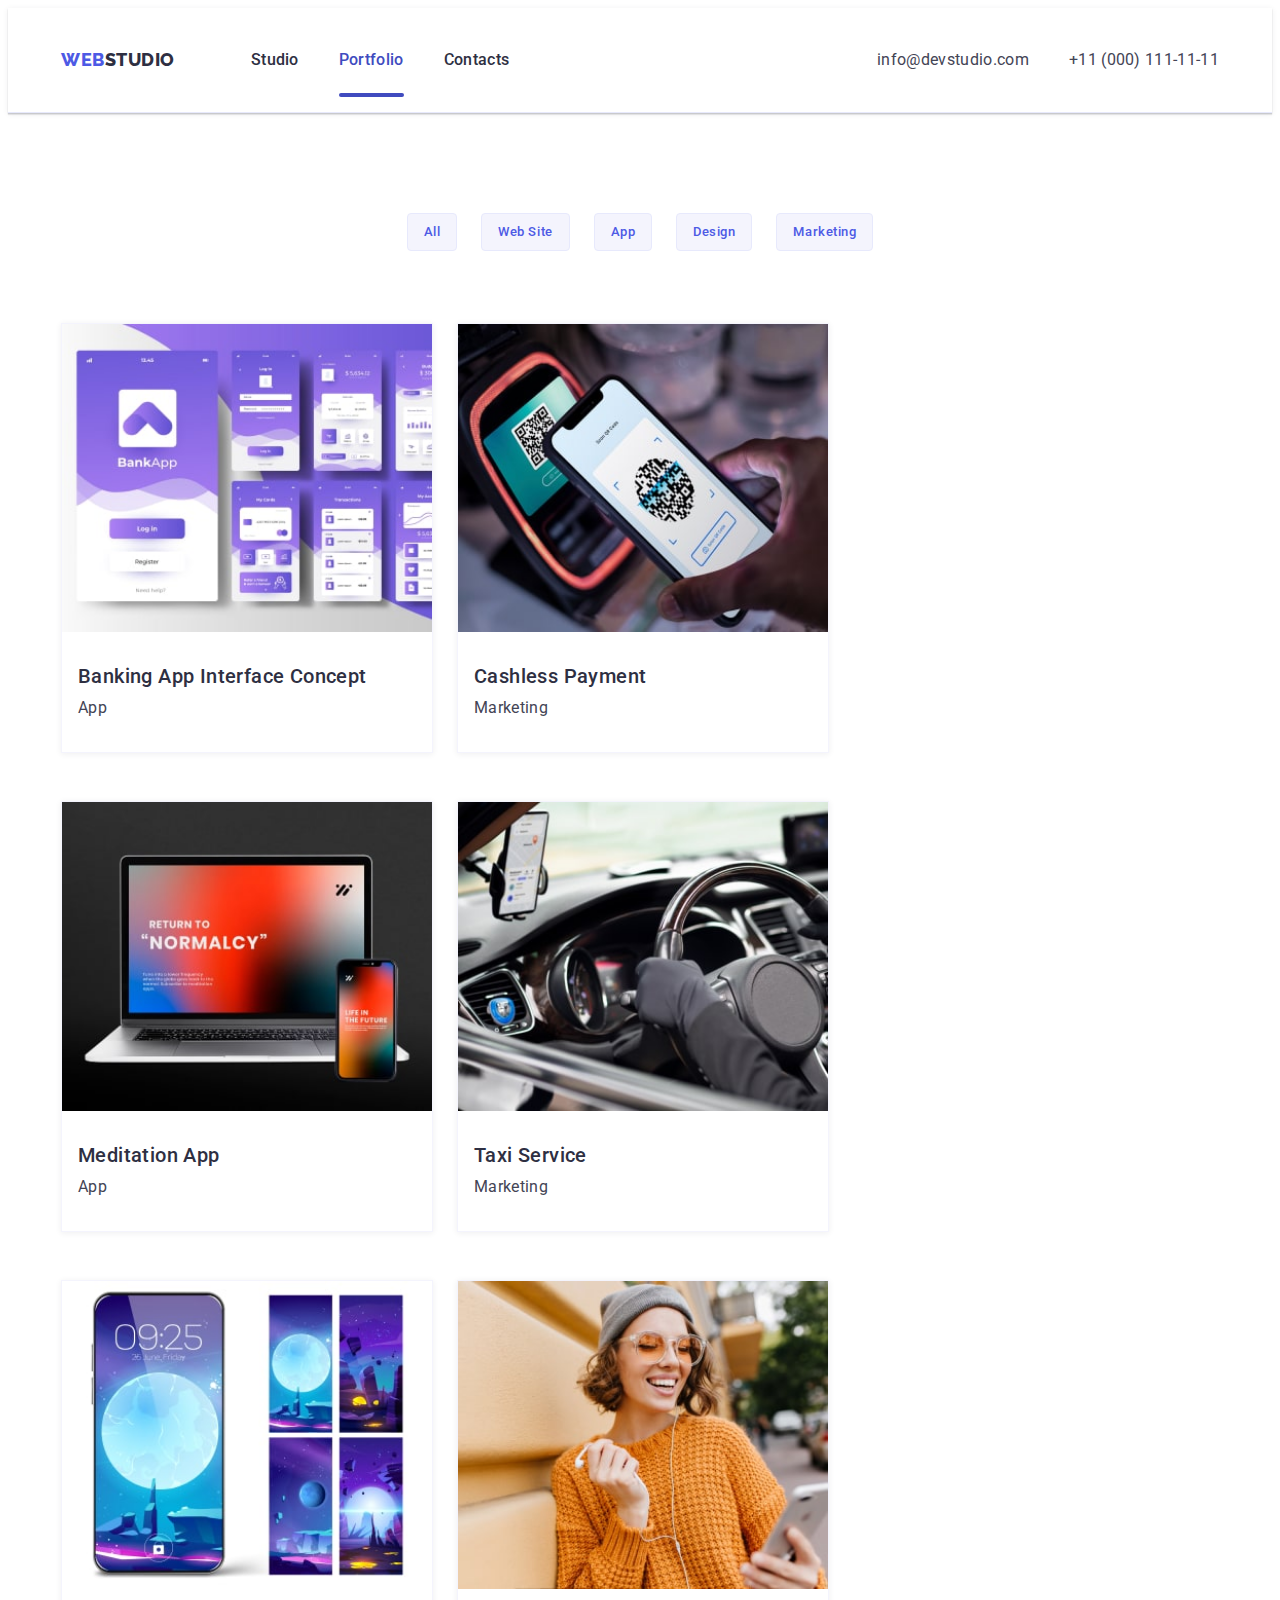
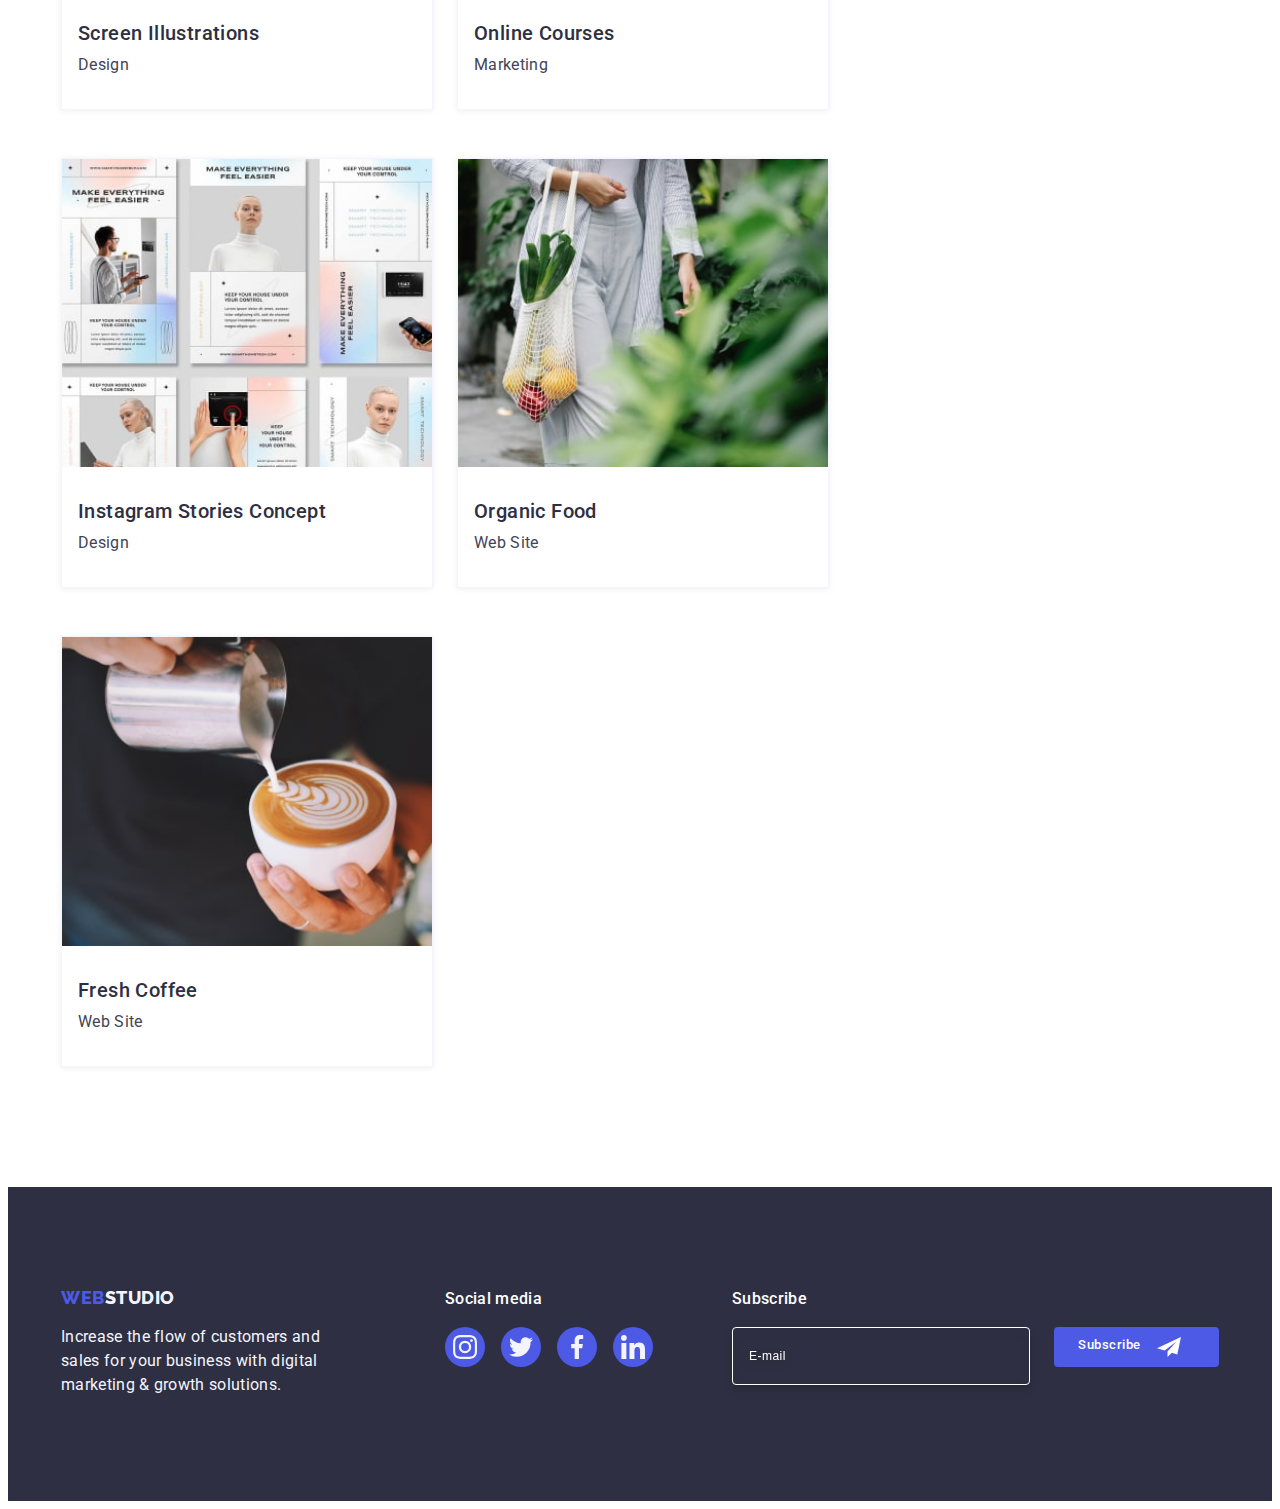
==== commit 31eaadf8: "desktop" ====
--- a/portfolio.html
+++ b/portfolio.html
@@ -543,47 +543,49 @@
     </main>
     <footer class="footer">
       <div class="container footer-container">
-        <div class="footer-logo-container">
-          <a class="footer-logo" href="./index.html"
-            >Web<span class="footer-span-logo">Studio</span></a
-          >
-          <p class="footer-text">
-            Increase the flow of customers and sales for your business with
-            digital marketing & growth solutions.
-          </p>
-        </div>
-        <div class="footer-socials">
-          <p class="footer-socials-title">Social media</p>
-          <ul class="footer-socials-list">
-            <li class="footer-socials-item">
-              <a href="#" class="footer-socials-link">
-                <svg class="footer-socials-icon" width="24" height="24">
-                  <use href="./images/icons.svg#icon-instagram"></use>
-                </svg>
-              </a>
-            </li>
-            <li class="footer-socials-item">
-              <a href="#" class="footer-socials-link">
-                <svg class="footer-socials-icon" width="24" height="24">
-                  <use href="./images/icons.svg#icon-twitter"></use>
-                </svg>
-              </a>
-            </li>
-            <li class="footer-socials-item">
-              <a href="#" class="footer-socials-link">
-                <svg class="footer-socials-icon" width="24" height="24">
-                  <use href="./images/icons.svg#icon-facebook"></use>
-                </svg>
-              </a>
-            </li>
-            <li class="footer-socials-item">
-              <a href="#" class="footer-socials-link">
-                <svg class="footer-socials-icon" width="24" height="24">
-                  <use href="./images/icons.svg#icon-linkedin"></use>
-                </svg>
-              </a>
-            </li>
-          </ul>
+        <div class="footer-top-container">
+          <div class="footer-logo-container">
+            <a class="footer-logo" href="./index.html"
+              >Web<span class="footer-span-logo">Studio</span></a
+            >
+            <p class="footer-text">
+              Increase the flow of customers and sales for your business with
+              digital marketing & growth solutions.
+            </p>
+          </div>
+          <div class="footer-socials">
+            <p class="footer-socials-title">Social media</p>
+            <ul class="footer-socials-list">
+              <li class="footer-socials-item">
+                <a href="#" class="footer-socials-link">
+                  <svg class="footer-socials-icon" width="24" height="24">
+                    <use href="./images/icons.svg#icon-instagram"></use>
+                  </svg>
+                </a>
+              </li>
+              <li class="footer-socials-item">
+                <a href="#" class="footer-socials-link">
+                  <svg class="footer-socials-icon" width="24" height="24">
+                    <use href="./images/icons.svg#icon-twitter"></use>
+                  </svg>
+                </a>
+              </li>
+              <li class="footer-socials-item">
+                <a href="#" class="footer-socials-link">
+                  <svg class="footer-socials-icon" width="24" height="24">
+                    <use href="./images/icons.svg#icon-facebook"></use>
+                  </svg>
+                </a>
+              </li>
+              <li class="footer-socials-item">
+                <a href="#" class="footer-socials-link">
+                  <svg class="footer-socials-icon" width="24" height="24">
+                    <use href="./images/icons.svg#icon-linkedin"></use>
+                  </svg>
+                </a>
+              </li>
+            </ul>
+          </div>
         </div>
         <div class="footer-form-container">
           <p class="footer-form-text">Subscribe</p>
--- a/css/styles.css
+++ b/css/styles.css
@@ -110,6 +110,7 @@
   background-color: transparent;
   border: none;
   padding: 24px 0;
+  cursor: pointer;
 }
 
 .burger-menu {
@@ -144,6 +145,7 @@
   display: flex;
   align-items: center;
   justify-content: center;
+  cursor: pointer;
   transition: background-color 250ms cubic-bezier(0.4, 0, 0.2, 1),
     border 250ms cubic-bezier(0.4, 0, 0.2, 1);
 }
@@ -260,7 +262,6 @@
 
 .hero {
   padding: 112px 0;
-  margin: 0 auto;
   background-color: var(--basic-color);
   background-image: linear-gradient(
       rgba(46, 47, 66, 0.7),
@@ -296,6 +297,7 @@
   display: block;
   margin: 0 auto;
   min-width: 169px;
+  cursor: pointer;
   transition: background-color 250ms cubic-bezier(0.4, 0, 0.2, 1);
 }
 
@@ -462,7 +464,7 @@
   display: flex;
   align-items: center;
   justify-content: center;
-  transition: border-color 250ms cubic-bezier(0.4, 0, 0.2, 1),
+  transition: border-color 250ms cubic-bezier(0.4, 0, 0.2, 1);
 }
 
 .customers-link:hover,
@@ -593,19 +595,20 @@
 
 .footer-form-btn {
   min-width: 165px;
+  height: 40px;
   font-family: inherit;
   font-weight: 500;
   line-height: 1.5;
   letter-spacing: 0.04em;
   border-radius: 4px;
   background: var(--btn-color);
-  margin: 0 auto;
-  display: flex;
-  align-items: center;
-  justify-content: center;
+  display: flex;
+  gap: 16px;
   border: none;
   color: var(--white-color);
   padding: 8px 24px;
+  margin: 0 auto;
+  cursor: pointer;
   transition: background-color 250ms cubic-bezier(0.4, 0, 0.2, 1);
 }
 
@@ -615,7 +618,6 @@
 }
 
 .footer-form-icon {
-  margin-left: 16px;
   fill: var(--white-color);
 }
 
@@ -644,6 +646,7 @@
   border: 1px solid var(--border-color);
   border-radius: 4px;
   padding: 8px 16px;
+  cursor: pointer;
   transition: color 250ms cubic-bezier(0.4, 0, 0.2, 1),
     background-color 250ms cubic-bezier(0.4, 0, 0.2, 1),
     border-color 250ms cubic-bezier(0.4, 0, 0.2, 1),
@@ -663,7 +666,6 @@
   display: flex;
   flex-direction: column;
   align-items: center;
-  justify-content: center;
   gap: 48px;
 }
 
@@ -762,6 +764,7 @@
   display: flex;
   align-items: center;
   justify-content: center;
+  cursor: pointer;
   transition: background-color 250ms cubic-bezier(0.4, 0, 0.2, 1),
     border 250ms cubic-bezier(0.4, 0, 0.2, 1);
 }
@@ -887,6 +890,7 @@
   font-size: 12px;
   line-height: 1.17;
   letter-spacing: 0.04em;
+  cursor: pointer;
 }
 
 .modal-checkbox-link {
@@ -917,7 +921,10 @@
   border: none;
 }
 
-.modal-checkbox:checked + .modal-label-checkbox .user-privacy-span .modal-checkbox-icon {
+.modal-checkbox:checked
+  + .modal-label-checkbox
+  .user-privacy-span
+  .modal-checkbox-icon {
   fill: var(--secondary-color);
 }
 
@@ -939,6 +946,7 @@
   font-weight: 500;
   line-height: 1.5;
   letter-spacing: 0.04em;
+  cursor: pointer;
   color: var(--white-color);
   transition: background-color 250ms cubic-bezier(0.4, 0, 0.2, 1);
 }
--- a/css/media.css
+++ b/css/media.css
@@ -1,4 +1,4 @@
-/* Mobile */
+/* --------Mobile-------- */
 @media screen and (min-width: 428px) {
   .container {
     max-width: 428px;
@@ -13,14 +13,14 @@
   }
 
   .modal-container {
-  max-width: 392px;
+    max-width: 392px;
   }
 }
 
 @media (min-device-pixel-ratio: 2),
   (min-resolution: 192dpi),
   (min-resolution: 2dppx) {
-  .content {
+  .hero {
     background-image: linear-gradient(
         rgba(46, 47, 66, 0.7),
         rgba(46, 47, 66, 0.7)
@@ -29,77 +29,22 @@
   }
 }
 
-/* Tablet */
+/* ---------Tablet-------- */
 @media screen and (min-width: 768px) {
-}
-
-@media (min-device-pixel-ratio: 2),
-  (min-resolution: 192dpi),
-  (min-resolution: 2dppx) {
-  .content {
-    background-image: linear-gradient(
-        rgba(46, 47, 66, 0.7),
-        rgba(46, 47, 66, 0.7)
-      ),
-      url(../images/people-office-tab-2x.jpg);
-  }
-}
-
-/* Desktop */
-@media screen and (min-width: 1158px) {
   .container {
-    width: 100%;
-    max-width: 1158px;
-    padding-left: 15px;
-    padding-right: 15px;
-    margin: 0 auto;
-  }
-
-  @media (min-device-pixel-ratio: 2),
-    (min-resolution: 192dpi),
-    (min-resolution: 2dppx) {
-    .content {
-      background-image: linear-gradient(
-          rgba(46, 47, 66, 0.7),
-          rgba(46, 47, 66, 0.7)
-        ),
-        url(../images/people-office-2x.jpg);
-    }
+    max-width: 768px;
   }
 
   /* Header */
 
-  .header {
-    border-bottom: 1px solid var(--border-color);
-    box-shadow: 0px 1px 6px 0px rgba(46, 47, 66, 0.08),
-      0px 1px 1px 0px rgba(46, 47, 66, 0.16),
-      0px 2px 1px 0px rgba(46, 47, 66, 0.08);
-  }
-
-  .header-container {
-    display: flex;
+  .header-logo {
+    padding-bottom: 25.5px;
+    margin-right: 120px;
   }
 
   .header-navigation {
     display: flex;
     align-items: center;
-  }
-
-  .header-logo {
-    color: var(--btn-color);
-    font-size: 18px;
-    font-family: Raleway, sans-serif;
-    font-weight: 800;
-    line-height: 1.17;
-    letter-spacing: 0.03em;
-    text-transform: uppercase;
-    margin-right: 76px;
-    padding-top: 24px;
-    padding-bottom: 24px;
-  }
-
-  .span-logo {
-    color: var(--basic-color);
   }
 
   .header-list {
@@ -141,92 +86,218 @@
   }
 
   .header-address {
+    margin-left: auto;
+    display: block;
+    padding: 16px 0;
+  }
+
+  .header-address-list {
+    display: flex;
+    flex-direction: column;
+    align-items: center;
+    justify-content: center;
+    gap: 12px;
+  }
+
+  .header-address-link {
+    font-size: 12px;
     font-style: normal;
-    margin-left: auto;
-    display: flex;
-    align-items: center;
+    color: var(--text-color);
+    line-height: 1.16;
+    letter-spacing: 0.04em;
+    transition: color 250ms cubic-bezier(0.4, 0, 0.2, 1);
+  }
+
+  .header-address-link:hover,
+  .header-address-link:focus {
+    color: var(--hover-color);
+  }
+
+  .burger-open-btn {
+    display: none;
+  }
+
+  /* Hero  */
+
+  .hero {
+    background-image: linear-gradient(
+        rgba(46, 47, 66, 0.7),
+        rgba(46, 47, 66, 0.7)
+      ),
+      url(../images/people-office-tab.jpg);
+  }
+
+  .hero-title {
+    font-size: 56px;
+    line-height: 1.07;
+    letter-spacing: 0.02em;
+    margin: 0 auto 36px;
+    max-width: 496px;
+  }
+
+  /* About */
+
+  .about-list {
+    gap: 72px 24px;
+  }
+
+  .about-item {
+    width: calc((100% - 24px) / 2);
+  }
+
+  .about-item-title {
+    text-align: start;
+  }
+
+  /* Team */
+  .team-list {
+    flex-direction: row;
+    flex-wrap: wrap;
+    gap: 64px 24px;
+  }
+
+  .team-item {
+    width: calc((100% - 24px) / 2);
+  }
+
+  /* Customers */
+  .customers > .container {
+    max-width: 552px;
+  }
+
+  .customers-list {
+    gap: 72px 24px;
+  }
+
+  .customers-item {
+    width: calc((100% - 48px) / 3);
+  }
+
+  /* Footer */
+  .footer-container {
+    max-width: 552px;
+    display: flex;
+    flex-direction: column;
+  }
+
+  .footer-top-container {
+    display: flex;
+    gap: 24px;
+    margin-bottom: 72px;
+  }
+
+  .footer-logo {
+    text-align: start;
+  }
+
+  .footer-text {
+    max-width: 264px;
+    margin-bottom: 0;
+  }
+
+  .footer-socials-title {
+    text-align: start;
+  }
+
+  .footer-socials-item {
+    margin-bottom: 0;
+  }
+
+  .footer-form {
+    display: flex;
+    gap: 24px;
+  }
+
+  .footer-form-text {
+    text-align: start;
+  }
+
+  .footer-input {
+    width: 264px;
+  }
+
+  /* Portfolio */
+
+  .potfolio {
+    padding: 64px 0 96px;
+  }
+
+  .potfolio-list {
+    max-width: 100%;
+    justify-content: center;
+    margin-bottom: 64px;
+  }
+
+  .works-list {
+    flex-direction: row;
+    flex-wrap: wrap;
+    gap: 72px 24px;
+  }
+
+  .works-item {
+    width: calc((100% - 24px) / 2);
+  }
+
+  /* Modal */
+
+  .modal-container {
+    max-width: 408px;
+    padding: 72px 25px 24px 23px;
+  }
+}
+
+@media (min-device-pixel-ratio: 2),
+  (min-resolution: 192dpi),
+  (min-resolution: 2dppx) {
+  .hero {
+    background-image: linear-gradient(
+        rgba(46, 47, 66, 0.7),
+        rgba(46, 47, 66, 0.7)
+      ),
+      url(../images/people-office-tab-2x.jpg);
+  }
+}
+
+/* Desktop */
+@media screen and (min-width: 1158px) {
+  .container {
+    max-width: 1158px;
+  }
+
+  /* Header */
+  .header-logo {
+    margin-right: 76px;
   }
 
   .header-address-list {
-    display: flex;
+    flex-direction: row;
     gap: 40px;
   }
 
   .header-address-link {
-    color: var(--text-color);
+    font-size: 16px;
     line-height: 1.5;
     letter-spacing: 0.02em;
     display: inline-block;
     padding-top: 24px;
     padding-bottom: 24px;
-    transition: color 250ms cubic-bezier(0.4, 0, 0.2, 1);
-  }
-
-  .header-address-link:hover,
-  .header-address-link:focus {
-    color: var(--hover-color);
-  }
-
-  /* Main page  */
-
-  .content {
-    padding-top: 188px;
-    padding-bottom: 188px;
-    max-width: 1440px;
-    margin: 0 auto;
-    background-color: var(--basic-color);
+  }
+
+  /* Hero  */
+
+  .hero {
+    padding: 188px 0;
     background-image: linear-gradient(
         rgba(46, 47, 66, 0.7),
         rgba(46, 47, 66, 0.7)
       ),
       url(../images/people-office.jpg);
-    background-size: cover, cover;
-    background-position: center, center;
-    background-repeat: no-repeat, no-repeat;
-  }
-
-  .content-title {
-    color: var(--white-color);
-    text-align: center;
-    font-size: 56px;
-    line-height: 1.07;
-    letter-spacing: 0.02em;
-    margin: 0 auto 48px;
-    max-width: 496px;
-  }
-
-  .content-btn {
-    color: var(--white-color);
-    background-color: var(--btn-color);
-    font-weight: 500;
-    line-height: 1.5;
-    letter-spacing: 0.04em;
-    cursor: pointer;
-    font-family: inherit;
-    padding: 16px 32px;
-    border-radius: 4px;
-    border: none;
-    display: block;
-    margin: 0 auto;
-    min-width: 169px;
-    transition: background-color 250ms cubic-bezier(0.4, 0, 0.2, 1);
-  }
-
-  .content-btn:hover,
-  .content-btn:focus {
-    background-color: var(--hover-color);
   }
 
   /* About */
 
   .about {
-    padding-top: 120px;
-    padding-bottom: 120px;
-  }
-
-  .about-list {
-    display: flex;
-    gap: 24px;
+    padding: 120px 0;
   }
 
   .about-item {
@@ -244,23 +315,21 @@
   }
 
   .about-item-title {
-    color: var(--basic-color);
     font-size: 20px;
     font-weight: 500;
     line-height: 1.2;
-    letter-spacing: 0.02em;
     margin-bottom: 8px;
   }
 
   .about-text {
-    line-height: 1.5;
-    letter-spacing: 0.02em;
+    font-weight: 400;
   }
 
   /* Directions */
 
   .directions {
     padding-bottom: 120px;
+    display: block;
   }
 
   .directions-title {
@@ -279,630 +348,96 @@
   }
 
   .directions-item {
-    width: calc(100% - 24px * 2) / 3;
+    width: calc((100% - 24px * 2) / 3);
   }
 
   /* Team */
   .team {
-    background-color: var(--secondary-color);
-    padding-top: 120px;
-    padding-bottom: 120px;
-  }
-
-  .team-title {
-    color: var(--basic-color);
-    font-size: 36px;
-    line-height: 1.11;
-    letter-spacing: 0.02em;
-    text-transform: capitalize;
-    text-align: center;
-    margin-bottom: 72px;
-  }
-
-  .team-list {
-    display: flex;
-    gap: 24px;
+    padding: 120px 0;
   }
 
   .team-item {
-    background-color: var(--white-color);
-    border-radius: 0px 0px 4px 4px;
-    width: calc(100% - 24px * 3) / 4;
-    box-shadow: 0px 2px 1px 0px rgba(46, 47, 66, 0.08),
-      0px 1px 1px 0px rgba(46, 47, 66, 0.16),
-      0px 1px 6px 0px rgba(46, 47, 66, 0.08);
-  }
-
-  .team-item-container {
-    padding: 32px 0px;
-  }
-
-  .team-item-title {
-    color: var(--basic-color);
-    font-size: 20px;
-    font-weight: 500;
-    line-height: 1.2;
-    letter-spacing: 0.02em;
-    text-align: center;
-    margin-bottom: 8px;
-  }
-
-  .team-text {
-    line-height: 1.5;
-    letter-spacing: 0.02em;
-    text-align: center;
-    margin-bottom: 8px;
-  }
-
-  .team-socials-list {
-    display: flex;
-    gap: 24px;
-    justify-content: center;
-    align-items: center;
-  }
-
-  .team-socials-container {
-    width: 40px;
-    height: 40px;
-    background-color: var(--btn-color);
-    border-radius: 50%;
-    display: flex;
-    align-items: center;
-    justify-content: center;
-  }
-
-  .team-socials-item {
-    width: 40px;
-    height: 40px;
-  }
-
-  .team-socials-link {
-    width: 100%;
-    height: 100%;
-    background-color: var(--btn-color);
-    border-radius: 50%;
-    display: flex;
-    align-items: center;
-    justify-content: center;
-    transition: background-color 250ms cubic-bezier(0.4, 0, 0.2, 1);
-  }
-
-  .team-socials-link:hover,
-  .team-socials-link:focus {
-    background-color: var(--hover-color);
-  }
-
-  .team-socials-icon {
-    fill: var(--secondary-color);
+    width: calc((100% - 72px) / 4);
   }
 
   /* Customers */
+
+  .customers > .container {
+    max-width: 1158px;
+  }
+
   .customers {
-    padding-top: 120px;
-    padding-bottom: 120px;
-  }
-  .customers-title {
-    color: var(--basic-color);
-    font-size: 36px;
-    line-height: 1.11;
-    letter-spacing: 0.02em;
-    text-transform: capitalize;
-    text-align: center;
-    margin-bottom: 72px;
-  }
-
-  .customers-list {
-    display: flex;
-    gap: 24px;
-  }
+    padding: 120px 0;
+  }
+
   .customers-item {
-    width: 168px;
-    height: 88px;
-  }
-
-  .customers-link {
-    width: 100%;
-    height: 100%;
-    color: #8e8f99;
-    border-radius: 4px;
-    border: 1px solid #8e8f99;
-    display: flex;
-    align-items: center;
-    justify-content: center;
-    transition: border-color 250ms cubic-bezier(0.4, 0, 0.2, 1),
-      color 250ms cubic-bezier(0.4, 0, 0.2, 1);
-  }
-
-  .customers-link:hover,
-  .customers-link:focus {
-    border: 1px solid var(--hover-color);
-    color: var(--hover-color);
-  }
-
-  .customers-icon {
-    fill: currentColor;
+    width: calc((100% - 24px * 5) / 6);
   }
 
   /* Footer */
 
   .footer {
-    background-color: var(--basic-color);
     padding-top: 100px;
     padding-bottom: 100px;
   }
 
   .footer-container {
-    display: flex;
-    align-items: baseline;
+    max-width: 1158px;
+    display: flex;
+    flex-direction: row;
+    justify-content: space-between;
+  }
+
+  .footer-top-container {
+    gap: 0;
+    margin-bottom: 0;
   }
 
   .footer-logo-container {
     margin-right: 120px;
   }
 
-  .footer-logo {
-    color: var(--btn-color);
-    font-size: 18px;
-    font-family: Raleway, sans-serif;
-    font-weight: 800;
-    line-height: 1.17;
-    letter-spacing: 0.03em;
-    text-transform: uppercase;
-    display: inline-block;
-    margin-bottom: 16px;
-  }
-
-  .footer-span-logo {
-    color: var(--secondary-color);
-  }
-
-  .footer-text {
-    color: var(--secondary-color);
-    line-height: 1.5;
-    letter-spacing: 0.02em;
-    max-width: 264px;
-  }
-
-  .footer-socials-title {
-    color: var(--white-color);
-    font-weight: 500;
-    line-height: 1.5;
-    letter-spacing: 0.02em;
-    margin-bottom: 16px;
-  }
-
-  .footer-socials-list {
-    display: flex;
-    gap: 16px;
-  }
-
-  .footer-socials-item {
-    width: 40px;
-    height: 40px;
-  }
-
-  .footer-socials-link {
-    width: 100%;
-    height: 100%;
-    background-color: var(--btn-color);
-    border-radius: 50%;
-    display: flex;
-    align-items: center;
-    justify-content: center;
-    transition: background-color 250ms cubic-bezier(0.4, 0, 0.2, 1);
-  }
-
-  .footer-socials-link:hover,
-  .footer-socials-link:focus {
-    background-color: #31d0aa;
-  }
-
-  .footer-socials-icon {
-    fill: var(--secondary-color);
-  }
-
-  .footer-form-container {
-    margin-left: auto;
-  }
-
-  .footer-form {
-    display: flex;
-    gap: 24px;
-  }
-
-  .footer-form-text {
-    color: var(--white-color);
-    font-weight: 500;
-    line-height: 1.5;
-    letter-spacing: 0.02em;
-    margin-bottom: 16px;
-  }
-
   .footer-input {
-    width: 264px;
-    height: 40px;
-    font-size: 12px;
-    line-height: 1.5;
-    letter-spacing: 0.04em;
-    padding-left: 16px;
-    filter: drop-shadow(0px 4px 4px rgba(0, 0, 0, 0.15));
-    border-radius: 4px;
-    border: 1px solid var(--white-color);
-    box-shadow: 0px 4px 4px 0px rgba(0, 0, 0, 0.15);
-    background-color: transparent;
-    color: var(--white-color);
-    outline: transparent;
-  }
-
-  .footer-input::placeholder {
-    color: var(--white-color);
-    font-size: 12px;
-    line-height: 2;
-    letter-spacing: 0.04em;
-  }
-
-  .footer-form-btn {
-    min-width: 165px;
-    font-family: inherit;
-    font-weight: 500;
-    line-height: 1.5;
-    letter-spacing: 0.04em;
-    border-radius: 4px;
-    background: var(--btn-color);
-    display: flex;
-    align-items: center;
-    justify-content: center;
-    border: none;
-    color: var(--white-color);
-    cursor: pointer;
-    padding: 8px 24px;
-    transition: background-color 250ms cubic-bezier(0.4, 0, 0.2, 1);
-  }
-
-  .footer-form-btn:hover,
-  .footer-form-btn:focus {
-    background-color: var(--hover-color);
-  }
-
-  .footer-form-icon {
-    margin-left: 16px;
-    fill: var(--white-color);
+    opacity: inherit;
   }
 
   /* Portfolio */
 
   .potfolio {
-    padding-top: 96px;
-    padding-bottom: 120px;
+    padding: 100px 0 120px;
   }
 
   .potfolio-list {
-    display: flex;
-    justify-content: center;
-    gap: 24px;
     margin-bottom: 72px;
   }
 
-  .portfolio-btn {
-    color: var(--btn-color);
-    background-color: var(--secondary-color);
-    text-align: center;
-    font-weight: 500;
-    line-height: 1.5;
-    letter-spacing: 0.04em;
-    cursor: pointer;
-    font-family: inherit;
-    border: 1px solid var(--border-color);
-    border-radius: 4px;
-    padding: 12px 24px;
-    transition: color 250ms cubic-bezier(0.4, 0, 0.2, 1),
-      background-color 250ms cubic-bezier(0.4, 0, 0.2, 1),
-      border-color 250ms cubic-bezier(0.4, 0, 0.2, 1),
-      box-shadow 250ms cubic-bezier(0.4, 0, 0.2, 1);
-  }
-
-  .portfolio-btn:hover,
-  .portfolio-btn:focus {
-    background-color: var(--hover-color);
-    color: var(--white-color);
-    border: 1px solid transparent;
-    box-shadow: 0px 3px 1px rgba(0, 0, 0, 0.1), 0px 2px 1px rgba(0, 0, 0, 0.08),
-      0px 2px 2px rgba(0, 0, 0, 0.12);
-  }
-
   .works-list {
-    display: flex;
-    flex-wrap: wrap;
     gap: 48px 24px;
   }
 
   .works-item {
     width: calc((100% - 24px * 2) / 3);
-    background-color: var(--white-color);
-  }
-
-  .works-link {
-    display: block;
-    transition: box-shadow 250ms cubic-bezier(0.4, 0, 0.2, 1);
-  }
-
-  .works-link:hover,
-  .works-link:focus {
-    box-shadow: 0px 1px 6px rgba(46, 47, 66, 0.08),
-      0px 1px 1px rgba(46, 47, 66, 0.16), 0px 2px 1px rgba(46, 47, 66, 0.08);
-  }
-
-  .works-img-container {
-    position: relative;
-    overflow: hidden;
-  }
-
-  .works-item:hover .works-cover-text {
-    transform: translateY(0%);
-  }
-
-  .works-link:focus .works-cover-text {
-    transform: translateY(0%);
-  }
-
-  .works-cover-text {
-    position: absolute;
-    top: 0;
-    left: 0;
-    line-height: 1.5;
-    letter-spacing: 0.02em;
-    color: var(--secondary-color);
-    background-color: var(--btn-color);
-    height: 100%;
-    padding: 40px 32px;
-    transform: translateY(100%);
-    transition: transform 250ms cubic-bezier(0.4, 0, 0.2, 1);
-  }
-
-  .works-item-container {
-    padding: 32px 16px;
-    border: 1px solid var(--border-color);
-    border-top: none;
-  }
-
-  .works-title {
-    color: var(--basic-color);
-    font-size: 20px;
-    font-weight: 500;
-    line-height: 1.2;
-    letter-spacing: 0.02em;
-    margin-bottom: 8px;
-  }
-
-  .works-text {
-    color: var(--text-color);
-    line-height: 1.5;
-    letter-spacing: 0.02em;
   }
 
   /* Modal */
 
-  .backdrop {
-    position: fixed;
-    top: 0;
-    width: 100%;
-    height: 100%;
-    background-color: rgba(46, 47, 66, 0.4);
-    transition: opacity 250ms cubic-bezier(0.4, 0, 0.2, 1),
-      visibility 250ms cubic-bezier(0.4, 0, 0.2, 1);
-  }
-
-  .backdrop.is-hidden .modal-container {
-    transform: translate(-50%, -50%) scaleX(2);
-  }
-
   .modal-container {
-    width: 408px;
-    min-height: 584px;
-    background-color: #fcfcfc;
-    border-radius: 4px;
-    box-shadow: 0px 2px 1px 0px rgba(0, 0, 0, 0.2),
-      0px 1px 3px 0px rgba(0, 0, 0, 0.12), 0px 1px 1px 0px rgba(0, 0, 0, 0.14);
-    position: absolute;
-    left: 50%;
-    top: 50%;
-    transform: translate(-50%, -50%);
-    transition: transform 250ms cubic-bezier(0.4, 0, 0.2, 1);
     padding: 72px 24px 24px 24px;
   }
 
-  .modal-close-btn {
-    border: 1px solid rgba(0, 0, 0, 0.1);
-    border-radius: 50%;
-    background-color: var(--border-color);
-    padding: 0;
-    width: 24px;
-    height: 24px;
-    position: absolute;
-    top: 24px;
-    right: 24px;
-    cursor: pointer;
-    display: flex;
-    align-items: center;
-    justify-content: center;
-    transition: background-color 250ms cubic-bezier(0.4, 0, 0.2, 1),
-      border 250ms cubic-bezier(0.4, 0, 0.2, 1);
-  }
-
-  .modal-close-btn:hover,
-  .modal-close-btn:focus {
-    background-color: var(--hover-color);
-    border: none;
-  }
-
-  .modal-close-btn:hover .modal-icon,
-  .modal-close-btn:focus .modal-icon {
-    fill: var(--white-color);
-  }
-
-  .modal-icon {
-    fill: var(--basic-color);
-    transition: fill 250ms cubic-bezier(0.4, 0, 0.2, 1);
-  }
-
-  .is-hidden {
-    opacity: 0;
-    visibility: hidden;
-    pointer-events: none;
-  }
-
-  .modal-title {
-    color: var(--basic-color);
-    font-weight: 500;
-    line-height: 1.5;
-    letter-spacing: 0.02em;
-    text-align: center;
-    margin-bottom: 16px;
-  }
-
-  .modal-form {
-    display: flex;
-    flex-direction: column;
-  }
-
-  .modal-field {
-    margin-bottom: 8px;
-  }
-
-  .input-wrap {
-    position: relative;
-  }
-
-  .modal-label {
-    display: block;
-    color: #8e8f99;
-    font-size: 12px;
-    line-height: 1.17;
-    letter-spacing: 0.04em;
-    margin-bottom: 4px;
-  }
-
   .modal-input {
-    width: 100%;
-    height: 40px;
-    border-radius: 4px;
-    border: 1px solid rgba(46, 47, 66, 0.4);
     padding: 0 16px 0 38px;
-    background-color: transparent;
-    outline: transparent;
-    transition: border-color 250ms cubic-bezier(0.4, 0, 0.2, 1);
-  }
-
-  .modal-input:focus {
-    border-color: var(--btn-color);
-  }
-
-  .modal-input:focus + .modal-input-icon {
-    fill: var(--btn-color);
-  }
-
-  .modal-input-icon {
-    fill: var(--basic-color);
-    transition: fill 250ms cubic-bezier(0.4, 0, 0.2, 1);
-    position: absolute;
-    left: 16px;
-    top: 50%;
-    transform: translateY(-50%);
-  }
-
-  .modal-textarea {
-    width: 100%;
-    height: 120px;
-    color: rgba(46, 47, 66, 0.4);
-    font-size: 12px;
-    line-height: 1.17;
-    letter-spacing: 0.04em;
-    border-radius: 4px;
-    border: 1px solid rgba(46, 47, 66, 0.4);
-    padding: 8px 16px;
-    background-color: transparent;
-    outline: transparent;
-    resize: none;
-    transition: border-color 250ms cubic-bezier(0.4, 0, 0.2, 1);
-  }
-
-  .modal-textarea::placeholder {
-    color: rgba(46, 47, 66, 0.4);
-    font-size: 12px;
-    line-height: 1.17;
-    letter-spacing: 0.04em;
-  }
-
-  .modal-textarea:focus {
-    border-color: var(--btn-color);
-  }
-
-  .modal-field-textarea {
-    margin-bottom: 16px;
-  }
-
-  .modal-field-checkbox {
-    margin-bottom: 24px;
-  }
-
-  .modal-label-checkbox {
-    color: #8e8f99;
-    font-size: 12px;
-    line-height: 1.17;
-    letter-spacing: 0.04em;
-  }
-
-  .modal-checkbox-link {
-    color: var(--btn-color);
-    line-height: 1.33;
-  }
-
-  .user-privacy-span {
-    display: inline-flex;
-    align-items: center;
-    justify-content: center;
-    width: 16px;
-    height: 16px;
-    border-radius: 2px;
-    border: 1px solid rgba(46, 47, 66, 0.4);
-    margin-right: 8px;
-    fill: transparent;
-    transition: background-color 250ms cubic-bezier(0.4, 0, 0.2, 1),
-      border 250ms cubic-bezier(0.4, 0, 0.2, 1),
-      fill 250ms cubic-bezier(0.4, 0, 0.2, 1);
-  }
-
-  .modal-checkbox:checked + .modal-label-checkbox .user-privacy-span {
-    background-color: var(--hover-color);
-    fill: var(--secondary-color);
-    border: none;
-  }
-
-  .modal-checkbox:focus + .modal-label-checkbox .user-privacy-span {
-    border-color: var(--btn-color);
-  }
-
-  .modal-form-btn {
-    margin: 0 auto;
-    min-width: 169px;
-    border: none;
-    border-radius: 4px;
-    background-color: var(--btn-color);
-    box-shadow: 0px 4px 4px 0px rgba(0, 0, 0, 0.15);
-    padding: 16px 32px;
-    cursor: pointer;
-    font-family: inherit;
-    text-align: center;
-    font-size: 16px;
-    font-weight: 500;
-    line-height: 1.5;
-    letter-spacing: 0.04em;
-    color: var(--white-color);
-    transition: background-color 250ms cubic-bezier(0.4, 0, 0.2, 1);
-  }
-
-  .modal-form-btn:hover,
-  .modal-form-btn:focus {
-    background-color: var(--hover-color);
-  }
-}
+  }
+}
+
+@media (min-device-pixel-ratio: 2),
+  (min-resolution: 192dpi),
+  (min-resolution: 2dppx) {
+  .hero {
+    background-image: linear-gradient(
+        rgba(46, 47, 66, 0.7),
+        rgba(46, 47, 66, 0.7)
+      ),
+      url(../images/people-office-2x.jpg);
+  }
+}
